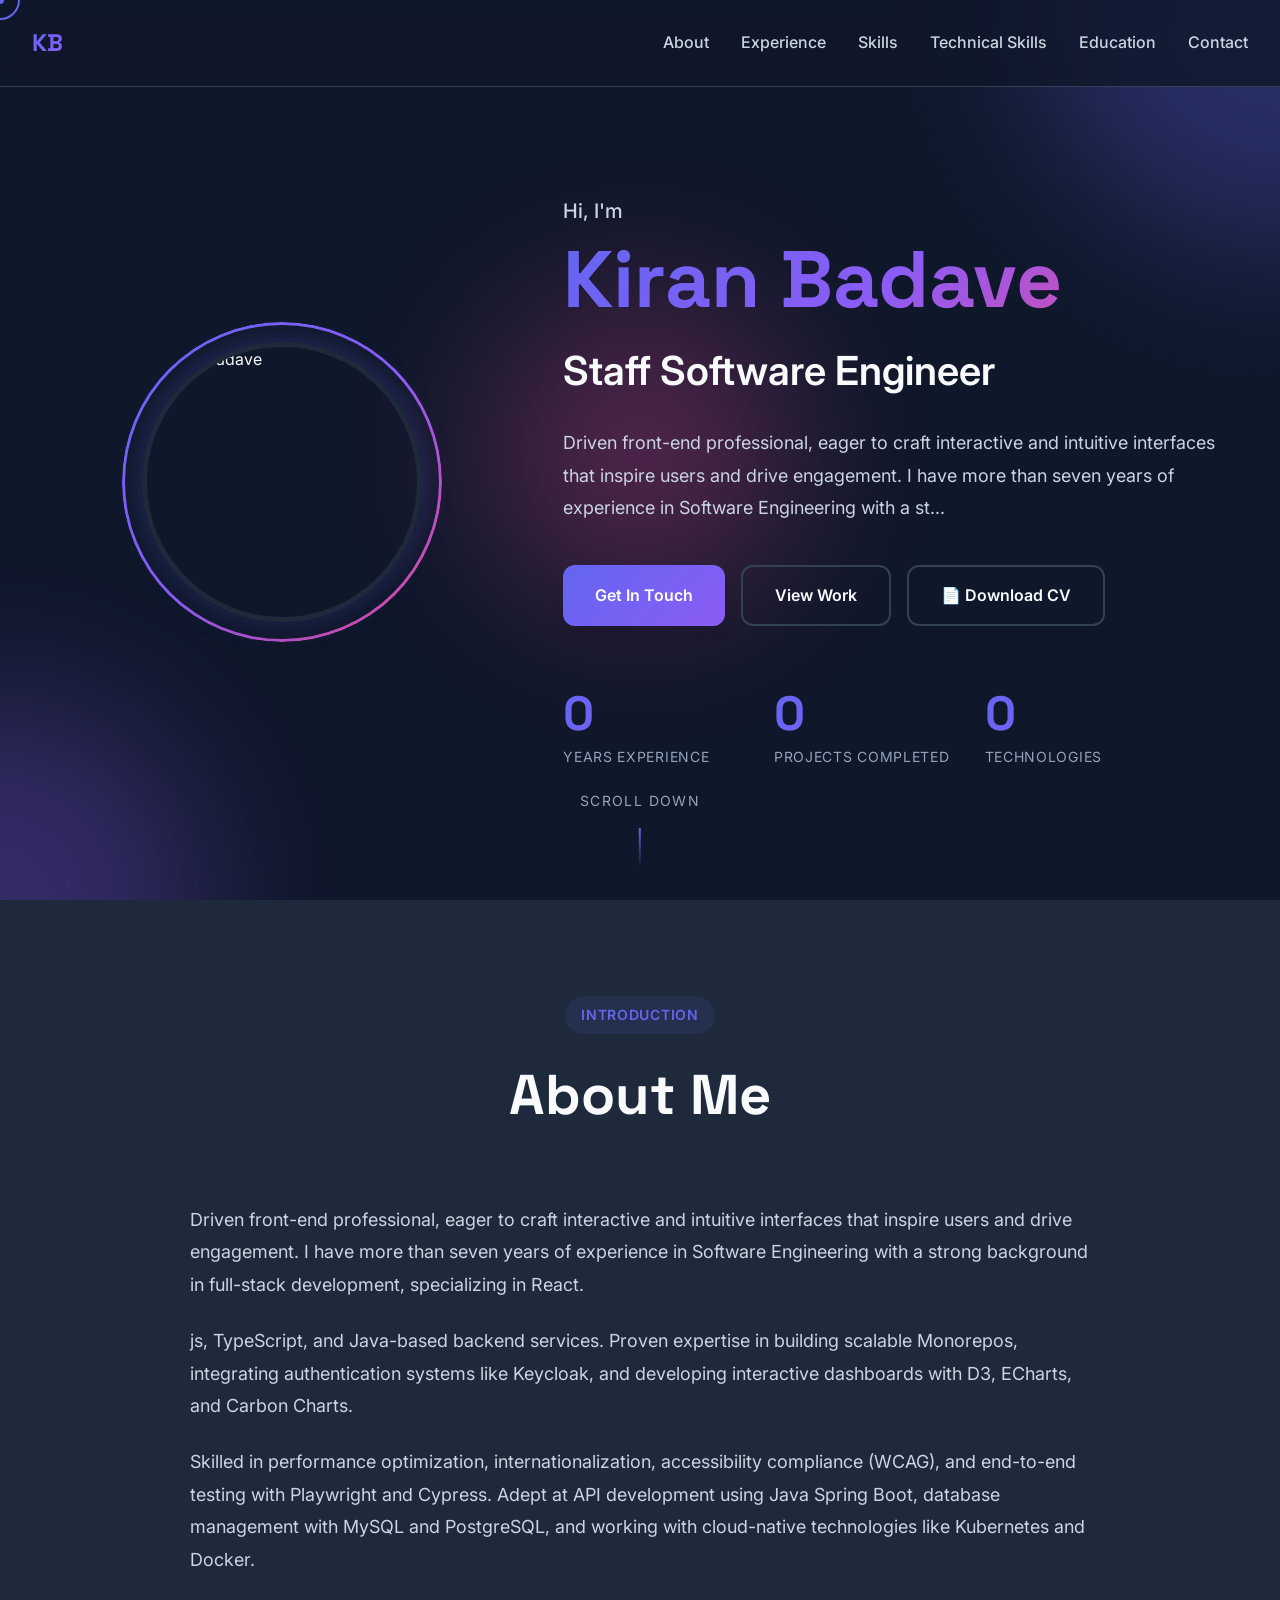
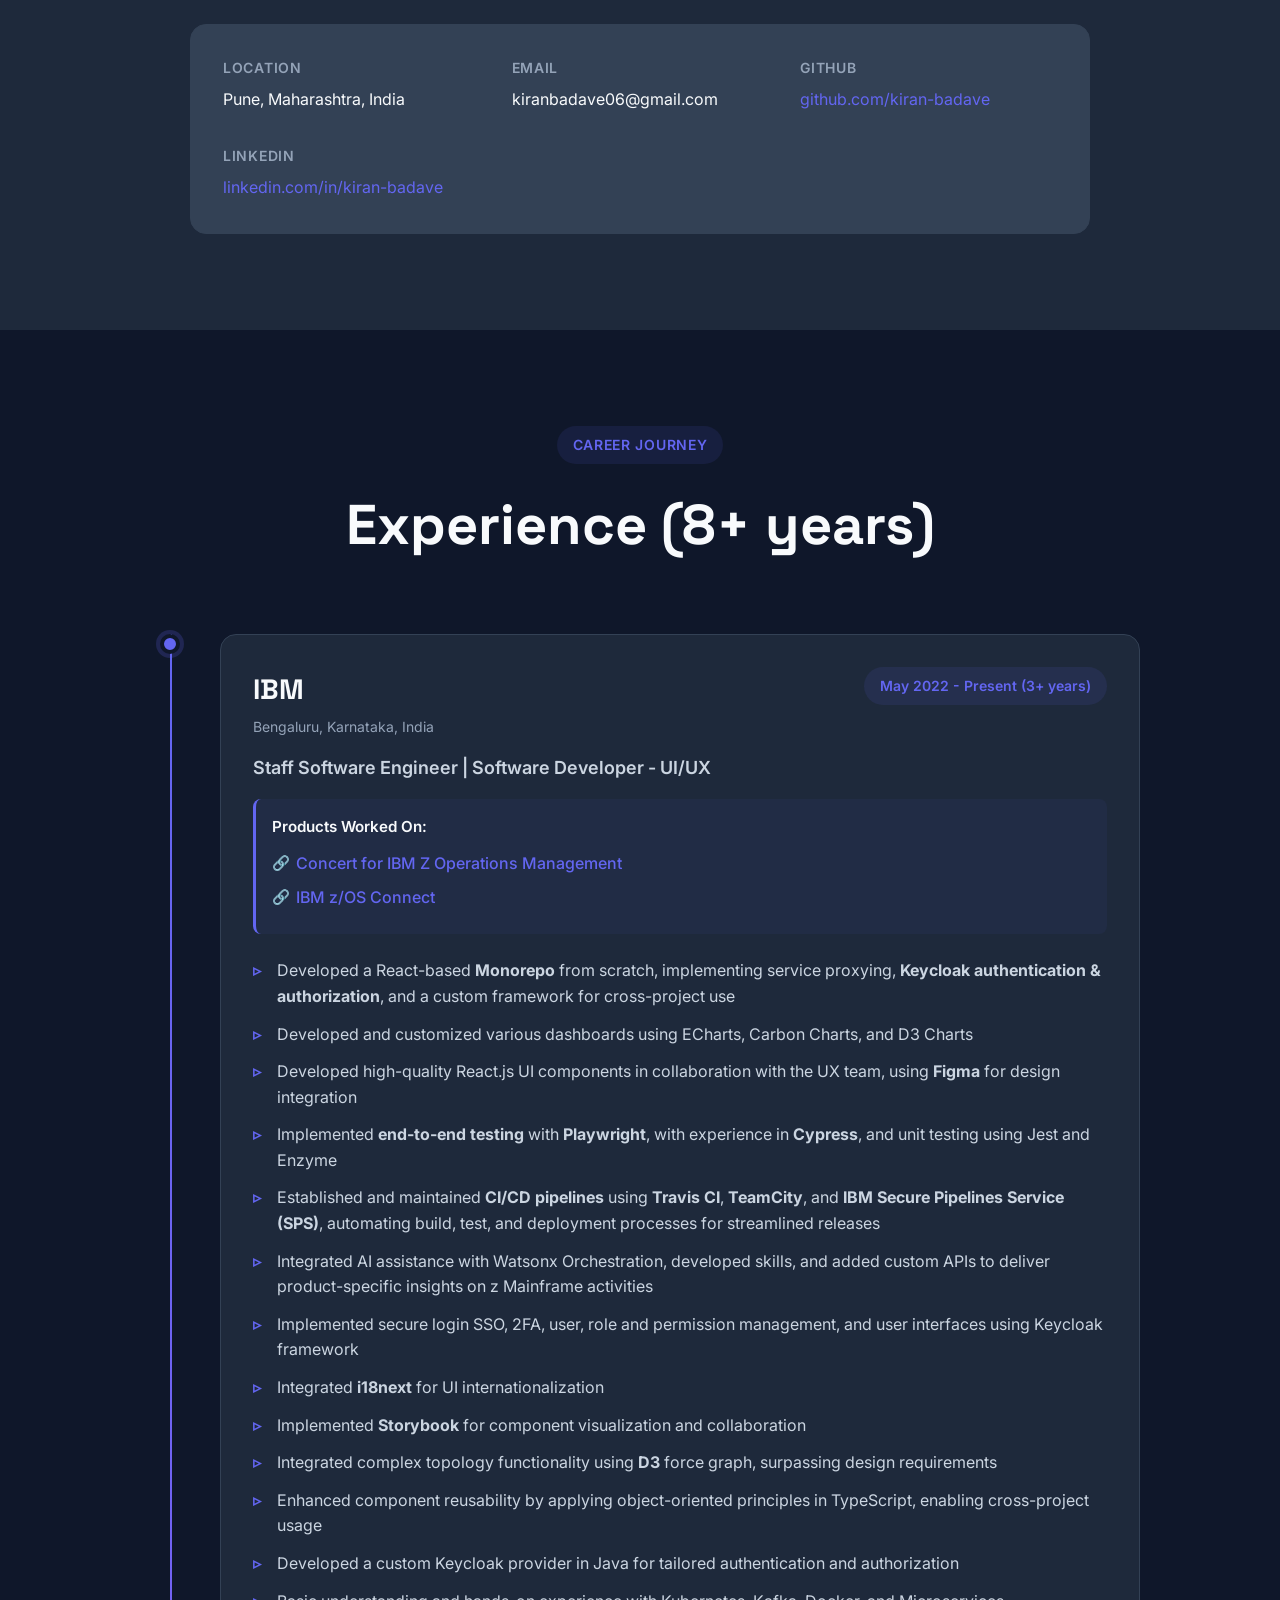
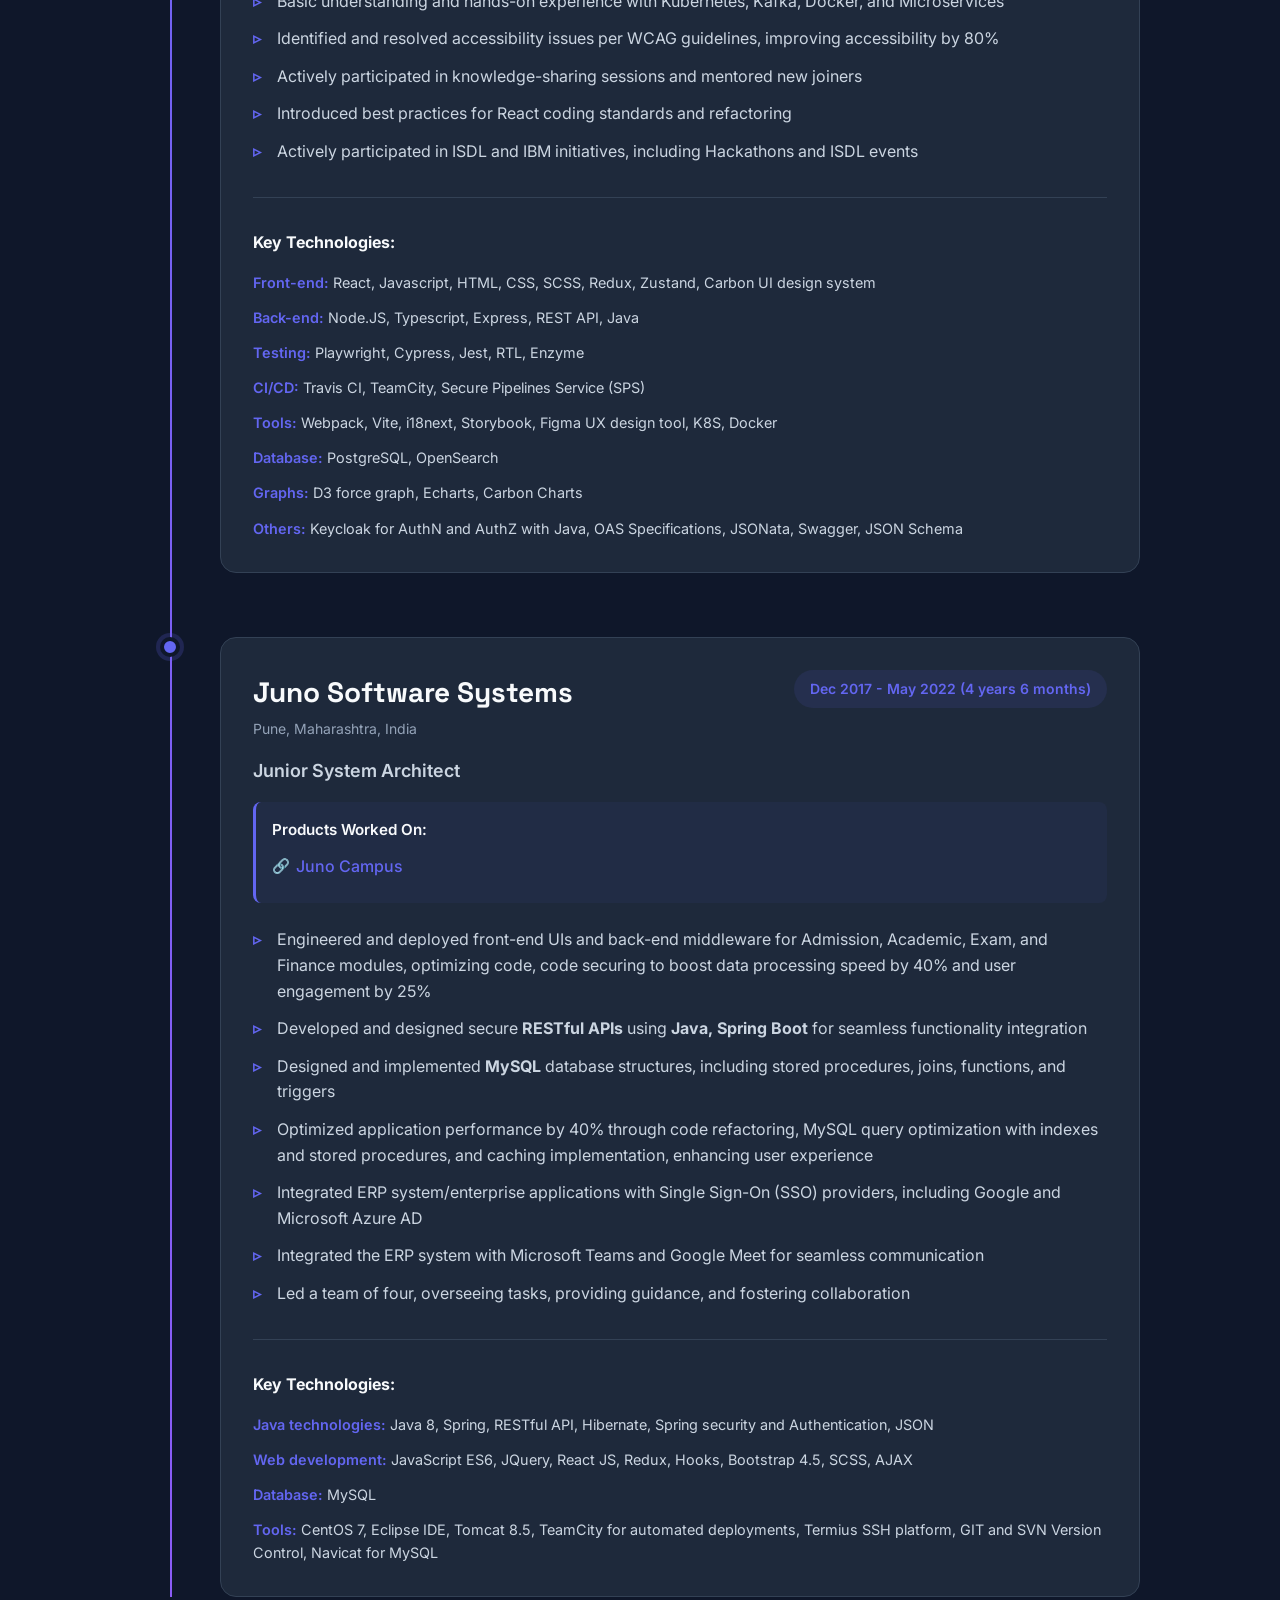
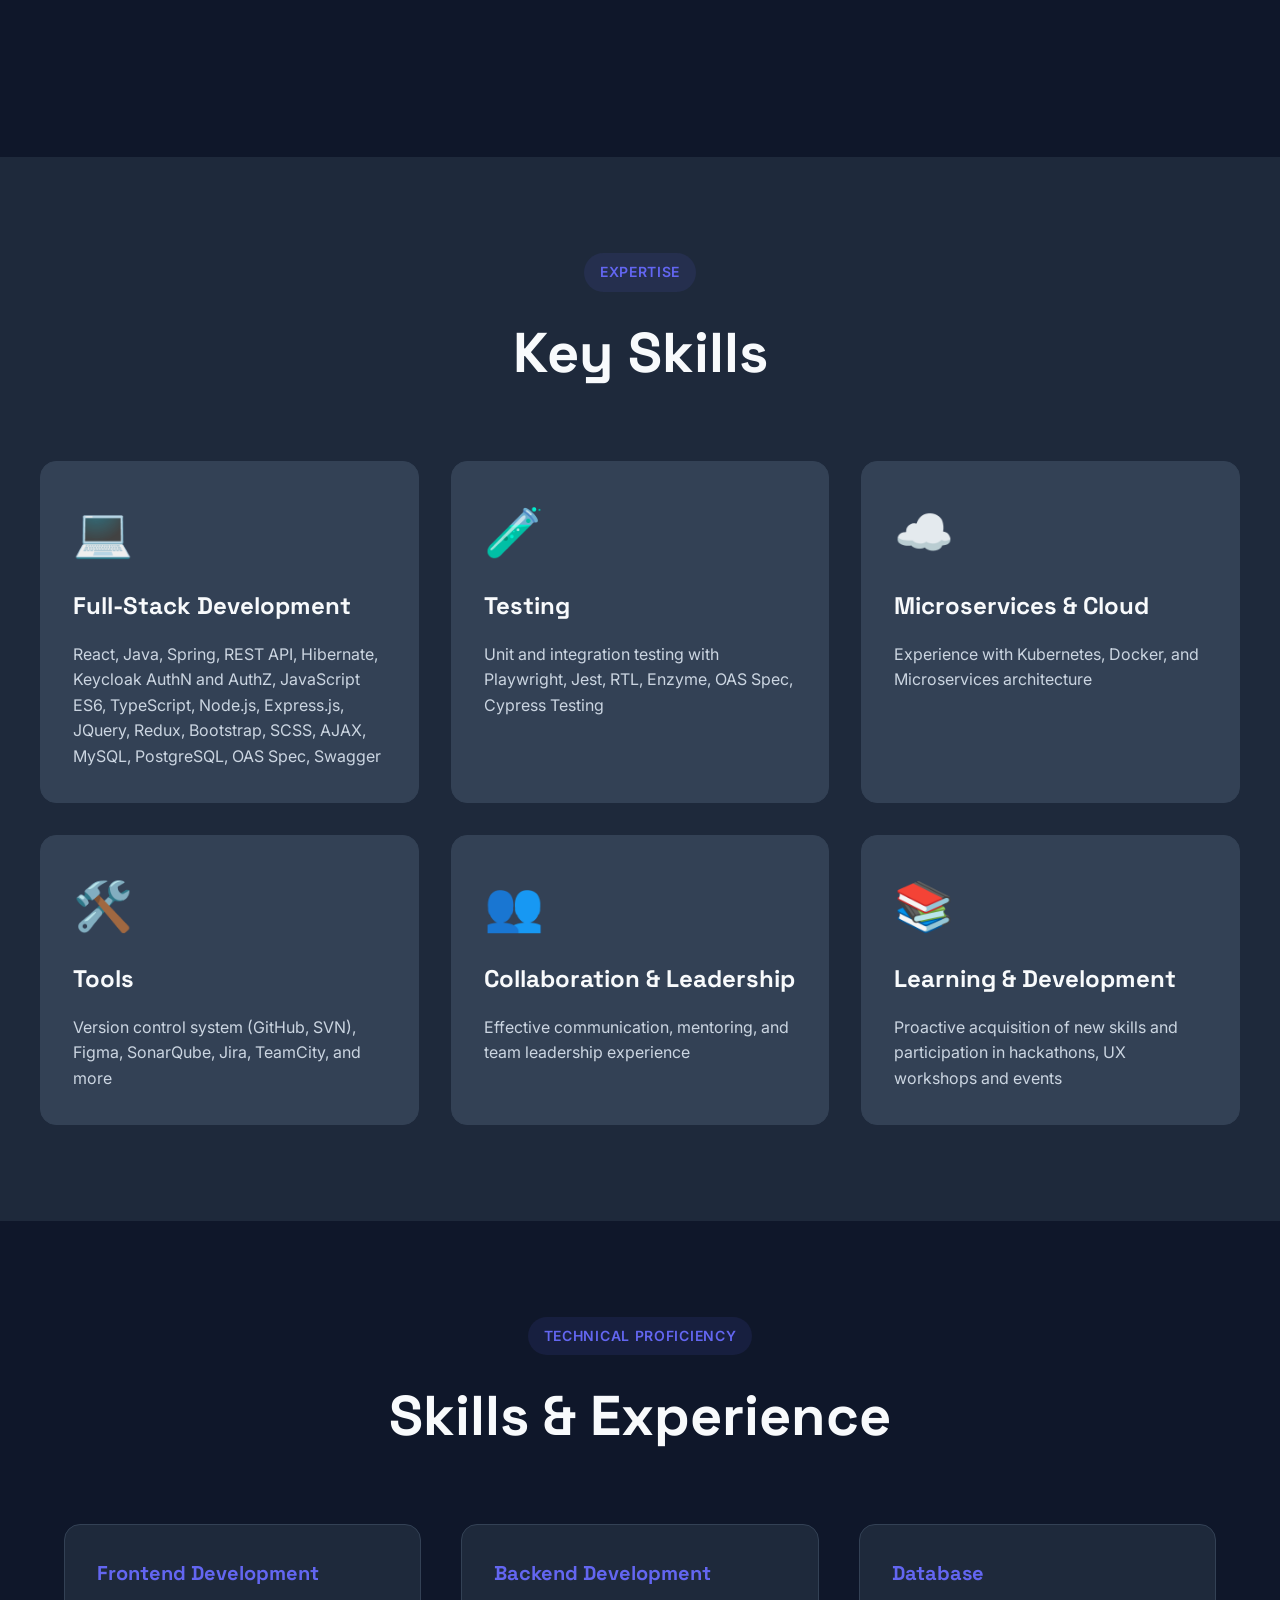
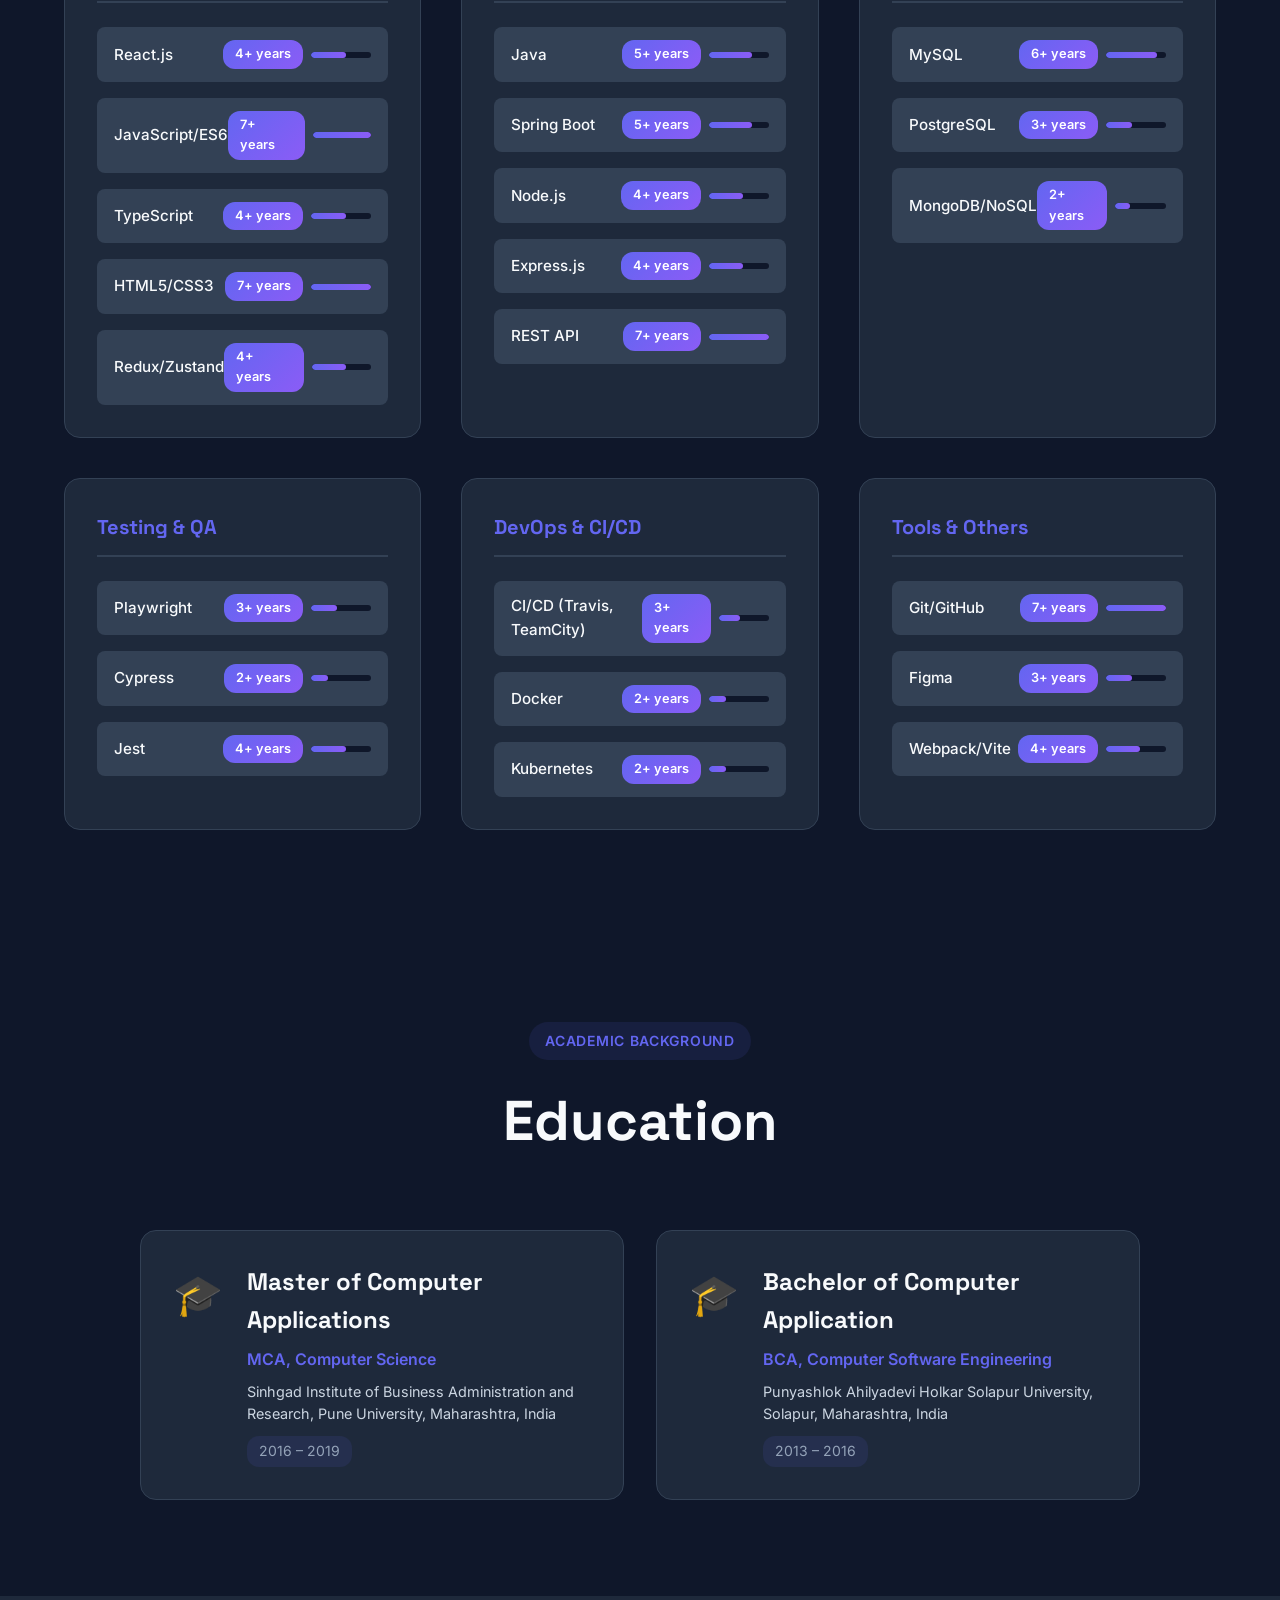
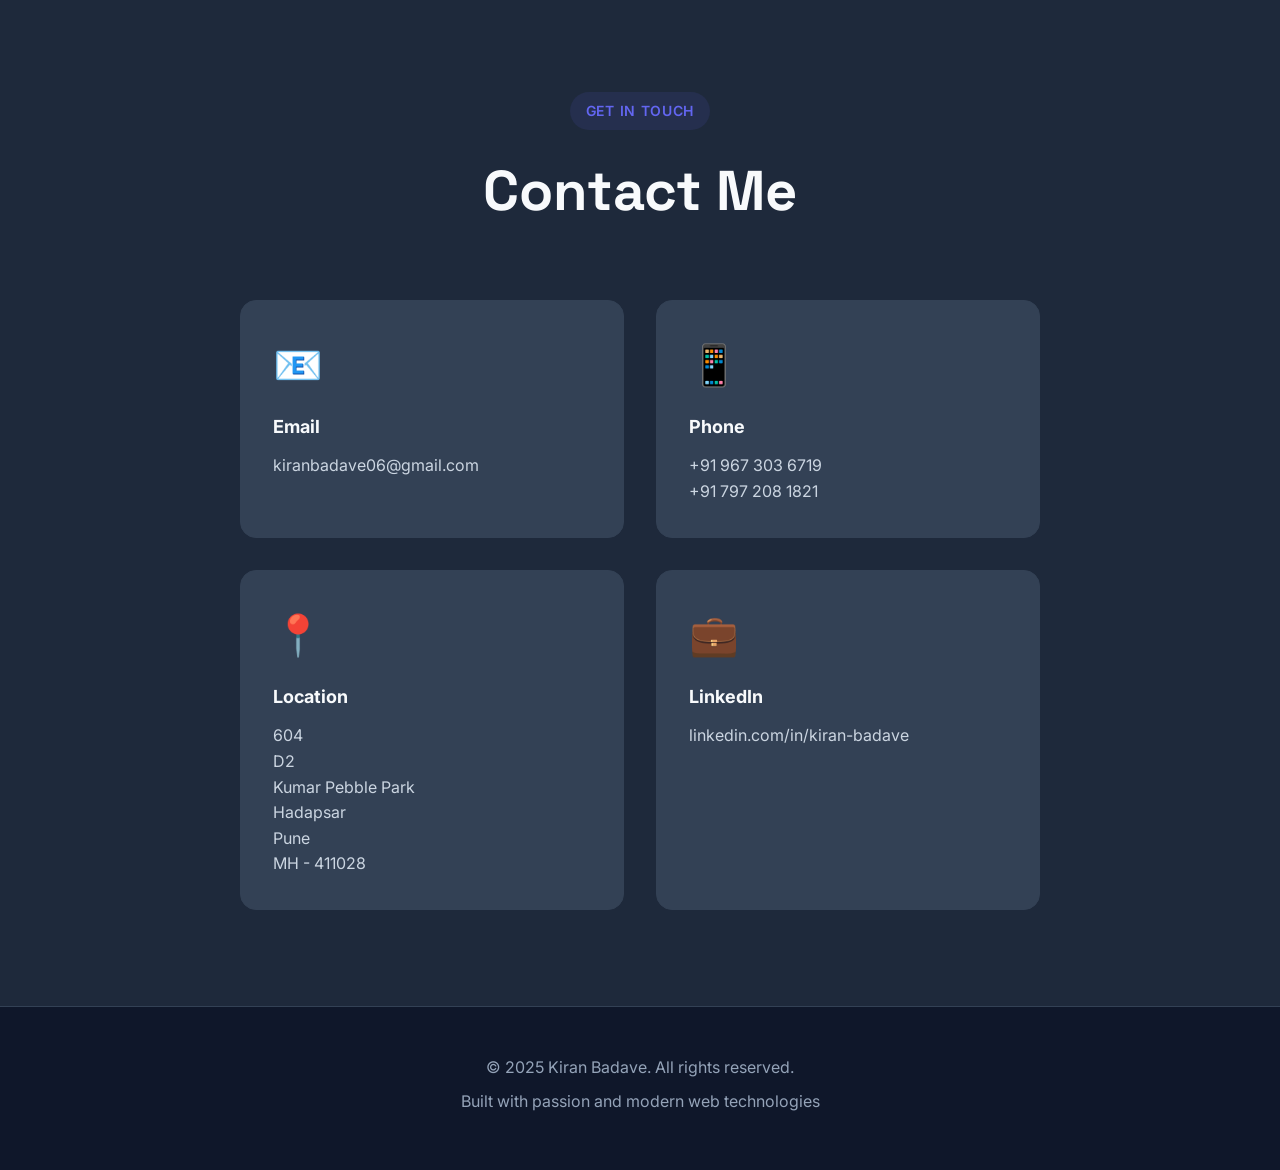
==== index.html @ 5ed17999 "Add dynamic technical skills section and CI/CD experience Introduced a dynamic technical skills sect" ====
<!--
 * Portfolio Website
 * Copyright (c) 2025 Kiran Badave
 * Licensed under the MIT License
 * https://github.com/kiran-badave/kiran-badave.github.io
 -->
<!DOCTYPE html>
<html lang="en">
<head>
    <meta charset="UTF-8">
    <meta name="viewport" content="width=device-width, initial-scale=1.0">
    <meta name="description" content="Kiran Badave - Staff Software Engineer | Full-Stack Developer specializing in React, TypeScript, and Java">
    <title>Kiran Badave | Portfolio</title>
    <link rel="stylesheet" href="styles.css">
    <link rel="preconnect" href="https://fonts.googleapis.com">
    <link rel="preconnect" href="https://fonts.gstatic.com" crossorigin>
    <link href="https://fonts.googleapis.com/css2?family=Inter:wght@300;400;500;600;700;800&family=Space+Grotesk:wght@400;500;600;700&display=swap" rel="stylesheet">
</head>
<body>
    <!-- Cursor follower -->
    <div class="cursor-dot" data-cursor-dot></div>
    <div class="cursor-outline" data-cursor-outline></div>

    <!-- Navigation -->
    <nav class="nav">
        <div class="nav-container">
            <a href="#home" class="nav-logo">KB</a>
            <div class="nav-menu">
                <a href="#about" class="nav-link">About</a>
                <a href="#experience" class="nav-link">Experience</a>
                <a href="#skills" class="nav-link">Skills</a>
                <a href="#technical-skills" class="nav-link">Technical Skills</a>
                <a href="#education" class="nav-link">Education</a>
                <a href="#contact" class="nav-link">Contact</a>
            </div>
            <button class="nav-toggle" aria-label="Toggle menu">
                <span></span>
                <span></span>
                <span></span>
            </button>
        </div>
    </nav>

    <!-- Hero Section -->
    <section id="home" class="hero">
        <div class="hero-background">
            <div class="gradient-orb orb-1"></div>
            <div class="gradient-orb orb-2"></div>
            <div class="gradient-orb orb-3"></div>
        </div>
        <div class="container">
            <div class="hero-content">
                <div class="hero-image">
                    <div class="profile-image-wrapper">
                        <img src="assets/profile_picture.png" alt="Kiran Badave" class="profile-image">
                        <div class="profile-ring"></div>
                    </div>
                </div>
                <div class="hero-text">
                    <h1 class="hero-title">
                        <span class="hero-greeting">Hi, I'm</span>
                        <span class="hero-name">Kiran Badave</span>
                    </h1>
                    <p class="hero-subtitle">Staff Software Engineer</p>
                    <p class="hero-description">
                        Full-stack developer with 8+ years of experience crafting scalable web applications using React, TypeScript, and Java. Passionate about creating intuitive user experiences and building robust backend systems.
                    </p>
                    <div class="hero-cta">
                        <a href="#contact" class="btn btn-primary">Get In Touch</a>
                        <a href="#experience" class="btn btn-secondary">View Work</a>
                        <a href="cv-print.html" class="btn btn-secondary" target="_blank">📄 Download CV</a>
                    </div>
                    <div class="hero-stats">
                        <div class="stat-item">
                            <span class="stat-number" data-count="8">0</span>
                            <span class="stat-label">Years Experience</span>
                        </div>
                        <div class="stat-item">
                            <span class="stat-number" data-count="50">0</span>
                            <span class="stat-label">Projects Completed</span>
                        </div>
                        <div class="stat-item">
                            <span class="stat-number" data-count="15">0</span>
                            <span class="stat-label">Technologies</span>
                        </div>
                    </div>
                </div>
            </div>
        </div>
        <div class="scroll-indicator">
            <span>Scroll Down</span>
            <div class="scroll-line"></div>
        </div>
    </section>

    <!-- About Section -->
    <section id="about" class="about">
        <div class="container">
            <div class="section-header">
                <span class="section-tag">Introduction</span>
                <h2 class="section-title">About Me</h2>
            </div>
            <div class="about-content">
                <div class="about-text">
                    <p class="about-description">
                        Driven front-end professional, eager to craft interactive and intuitive interfaces that inspire users and drive engagement. I have more than seven years of experience in Software Engineering with a strong background in full-stack development, specializing in React.js, TypeScript, and Java-based backend services.
                    </p>
                    <p class="about-description">
                        Proven expertise in building scalable Monorepos, integrating authentication systems like Keycloak, and developing interactive dashboards with D3, ECharts, and Carbon Charts. Skilled in performance optimization, internationalization, accessibility compliance (WCAG), and end-to-end testing with Playwright and Cypress.
                    </p>
                    <p class="about-description">
                        Adept at API development using Java Spring Boot, database management with MySQL and PostgreSQL, and working with cloud-native technologies like Kubernetes and Docker. Strong collaborator with a track record of mentoring, leading teams, and implementing best practices for scalable and maintainable software solutions.
                    </p>
                    <div class="about-info">
                        <div class="info-item">
                            <span class="info-label">Location</span>
                            <span class="info-value">Pune, Maharashtra, India</span>
                        </div>
                        <div class="info-item">
                            <span class="info-label">Email</span>
                            <span class="info-value">kiranbadave06@gmail.com</span>
                        </div>
                        <div class="info-item">
                            <span class="info-label">GitHub</span>
                            <span class="info-value">
                                <a href="https://github.com/kiran-badave" target="_blank" rel="noopener">github.com/kiran-badave</a>
                            </span>
                        </div>
                        <div class="info-item">
                            <span class="info-label">LinkedIn</span>
                            <span class="info-value">
                                <a href="https://www.linkedin.com/in/kiran-badave" target="_blank" rel="noopener">linkedin.com/in/kiran-badave</a>
                            </span>
                        </div>
                    </div>
                </div>
            </div>
        </div>
    </section>

    <!-- Experience Section -->
    <section id="experience" class="experience">
        <div class="container">
            <div class="section-header">
                <span class="section-tag">Career Journey</span>
                <h2 class="section-title">Experience (8+ years)</h2>
            </div>
            <div class="timeline">
                <!-- IBM Experience -->
                <div class="timeline-item">
                    <div class="timeline-marker"></div>
                    <div class="timeline-content">
                        <div class="timeline-header">
                            <div class="company-info">
                                <h3 class="company-name">IBM</h3>
                                <p class="company-location">Bengaluru, Karnataka, India</p>
                            </div>
                            <span class="timeline-date">May 2022 - Present (3+ years)</span>
                        </div>
                        <p class="job-title">Staff Software Engineer | Software Developer - UI/UX</p>
                        <div class="products-worked">
                            <h4>Products Worked On:</h4>
                            <ul class="product-list">
                                <li><a href="https://www.ibm.com/products/concert-for-z/operations-management" target="_blank" rel="noopener">Concert for IBM Z Operations Management</a></li>
                                <li><a href="https://www.ibm.com/products/zos-connect" target="_blank" rel="noopener">IBM z/OS Connect</a></li>
                            </ul>
                        </div>
                        <ul class="responsibilities">
                            <li>Developed a React-based <strong>Monorepo</strong> from scratch, implementing service proxying, <strong>Keycloak authentication & authorization</strong>, and a custom framework for cross-project use</li>
                            <li>Developed and customized various dashboards using ECharts, Carbon Charts, and D3 Charts</li>
                            <li>Developed high-quality React.js UI components in collaboration with the UX team, using <strong>Figma</strong> for design integration</li>
                            <li>Implemented <strong>end-to-end testing</strong> with <strong>Playwright</strong>, with experience in <strong>Cypress</strong>, and unit testing using Jest and Enzyme</li>
                            <li>Integrated AI assistance with Watsonx Orchestration, developed skills, and added custom APIs to deliver product-specific insights on z Mainframe activities</li>
                            <li>Implemented secure login SSO, 2FA, user, role and permission management, and user interfaces using Keycloak framework</li>
                            <li>Integrated <strong>i18next</strong> for UI internationalization</li>
                            <li>Implemented <strong>Storybook</strong> for component visualization and collaboration</li>
                            <li>Integrated complex topology functionality using <strong>D3</strong> force graph, surpassing design requirements</li>
                            <li>Enhanced component reusability by applying object-oriented principles in TypeScript, enabling cross-project usage</li>
                            <li>Developed a custom Keycloak provider in Java for tailored authentication and authorization</li>
                            <li>Basic understanding and hands-on experience with Kubernetes, Kafka, Docker, and Microservices</li>
                            <li>Identified and resolved accessibility issues per WCAG guidelines, improving accessibility by 80%</li>
                            <li>Actively participated in knowledge-sharing sessions and mentored new joiners</li>
                            <li>Introduced best practices for React coding standards and refactoring</li>
                            <li>Actively participated in ISDL and IBM initiatives, including Hackathons and ISDL events</li>
                        </ul>
                        <div class="tech-stack">
                            <h4>Key Technologies:</h4>
                            <div class="tech-categories">
                                <div class="tech-category">
                                    <strong>Front-end:</strong> React, Javascript, HTML, CSS, SCSS, Redux, Zustand, Carbon UI design system
                                </div>
                                <div class="tech-category">
                                    <strong>Back-end:</strong> Node.JS, Typescript, Express, REST API, Java
                                </div>
                                <div class="tech-category">
                                    <strong>Testing:</strong> Playwright, Cypress, Jest, RTL, Enzyme
                                </div>
                                <div class="tech-category">
                                    <strong>Tools:</strong> Webpack, Vite, i18next, Storybook, Figma UX design tool, K8S, Docker
                                </div>
                                <div class="tech-category">
                                    <strong>Database:</strong> PostgreSQL, OpenSearch
                                </div>
                                <div class="tech-category">
                                    <strong>Graphs:</strong> D3 force graph, Echarts, Carbon Charts
                                </div>
                                <div class="tech-category">
                                    <strong>Others:</strong> Keycloak for AuthN and AuthZ with Java, OAS Specifications, JSONata, Swagger, JSON Schema
                                </div>
                            </div>
                        </div>
                    </div>
                </div>

                <!-- Juno Software Systems Experience -->
                <div class="timeline-item">
                    <div class="timeline-marker"></div>
                    <div class="timeline-content">
                        <div class="timeline-header">
                            <div class="company-info">
                                <h3 class="company-name">Juno Software Systems</h3>
                                <p class="company-location">Pune, Maharashtra, India</p>
                            </div>
                            <span class="timeline-date">Dec 2017 - May 2022 (4 years 6 months)</span>
                        </div>
                        <p class="job-title">Junior System Architect</p>
                        <div class="products-worked">
                            <h4>Products Worked On:</h4>
                            <ul class="product-list">
                                <li><a href="https://juno.org.in/" target="_blank" rel="noopener">Juno Campus</a></li>
                            </ul>
                        </div>
                        <ul class="responsibilities">
                            <li>Engineered and deployed front-end UIs and back-end middleware for Admission, Academic, Exam, and Finance modules, optimizing code, code securing to boost data processing speed by 40% and user engagement by 25%</li>
                            <li>Developed and designed secure <strong>RESTful APIs</strong> using <strong>Java, Spring Boot</strong> for seamless functionality integration</li>
                            <li>Designed and implemented <strong>MySQL</strong> database structures, including stored procedures, joins, functions, and triggers</li>
                            <li>Optimized application performance by 40% through code refactoring, MySQL query optimization with indexes and stored procedures, and caching implementation, enhancing user experience</li>
                            <li>Integrated ERP system/enterprise applications with Single Sign-On (SSO) providers, including Google and Microsoft Azure AD</li>
                            <li>Integrated the ERP system with Microsoft Teams and Google Meet for seamless communication</li>
                            <li>Led a team of four, overseeing tasks, providing guidance, and fostering collaboration</li>
                        </ul>
                        <div class="tech-stack">
                            <h4>Key Technologies:</h4>
                            <div class="tech-categories">
                                <div class="tech-category">
                                    <strong>Java technologies:</strong> Java 8, Spring, RESTful API, Hibernate, Spring security and Authentication, JSON
                                </div>
                                <div class="tech-category">
                                    <strong>Web development:</strong> JavaScript ES6, JQuery, React JS, Redux, Hooks, Bootstrap 4.5, SCSS, AJAX
                                </div>
                                <div class="tech-category">
                                    <strong>Database:</strong> MySQL
                                </div>
                                <div class="tech-category">
                                    <strong>Tools:</strong> CentOS 7, Eclipse IDE, Tomcat 8.5, TeamCity for automated deployments, Termius SSH platform, GIT and SVN Version Control, Navicat for MySQL
                                </div>
                            </div>
                        </div>
                    </div>
                </div>
            </div>
        </div>
    </section>

    <!-- Skills Section -->
    <section id="skills" class="skills">
        <div class="container">
            <div class="section-header">
                <span class="section-tag">Expertise</span>
                <h2 class="section-title">Key Skills</h2>
            </div>
            <div class="skills-grid">
                <div class="skill-category">
                    <div class="skill-icon">💻</div>
                    <h3>Full-Stack Development</h3>
                    <p>React, Java, Spring, REST API, Hibernate, Keycloak AuthN and AuthZ, JavaScript ES6, TypeScript, Node.js, Express.js, JQuery, Redux, Bootstrap, SCSS, AJAX, MySQL, PostgreSQL, OAS Spec, Swagger</p>
                </div>
                <div class="skill-category">
                    <div class="skill-icon">🧪</div>
                    <h3>Testing</h3>
                    <p>Unit and integration testing with Playwright, Jest, RTL, Enzyme, OAS Spec, Cypress Testing</p>
                </div>
                <div class="skill-category">
                    <div class="skill-icon">☁️</div>
                    <h3>Microservices & Cloud</h3>
                    <p>Experience with Kubernetes, Docker, and Microservices architecture</p>
                </div>
                <div class="skill-category">
                    <div class="skill-icon">🛠️</div>
                    <h3>Tools</h3>
                    <p>Version control system (GitHub, SVN), Figma, SonarQube, Jira, TeamCity, and more</p>
                </div>
                <div class="skill-category">
                    <div class="skill-icon">👥</div>
                    <h3>Collaboration & Leadership</h3>
                    <p>Effective communication, mentoring, and team leadership experience</p>
                </div>
                <div class="skill-category">
                    <div class="skill-icon">📚</div>
                    <h3>Learning & Development</h3>
                    <p>Proactive acquisition of new skills and participation in hackathons, UX workshops and events</p>
                </div>
            </div>
        </div>
    </section>

    <!-- Technical Skills with Years Section -->
    <section id="technical-skills" class="technical-skills">
        <div class="container">
            <div class="section-header">
                <span class="section-tag">Technical Proficiency</span>
                <h2 class="section-title">Skills & Experience</h2>
            </div>
            <div class="technical-skills-content">
                <div class="skills-category-group">
                    <h3 class="category-title">Frontend Development</h3>
                    <div class="skills-list" id="frontend-skills"></div>
                </div>
                <div class="skills-category-group">
                    <h3 class="category-title">Backend Development</h3>
                    <div class="skills-list" id="backend-skills"></div>
                </div>
                <div class="skills-category-group">
                    <h3 class="category-title">Database</h3>
                    <div class="skills-list" id="database-skills"></div>
                </div>
                <div class="skills-category-group">
                    <h3 class="category-title">Testing & QA</h3>
                    <div class="skills-list" id="testing-skills"></div>
                </div>
                <div class="skills-category-group">
                    <h3 class="category-title">DevOps & CI/CD</h3>
                    <div class="skills-list" id="devops-skills"></div>
                </div>
                <div class="skills-category-group">
                    <h3 class="category-title">Tools & Others</h3>
                    <div class="skills-list" id="tools-skills"></div>
                </div>
            </div>
        </div>
    </section>

    <!-- Education Section -->
    <section id="education" class="education">
        <div class="container">
            <div class="section-header">
                <span class="section-tag">Academic Background</span>
                <h2 class="section-title">Education</h2>
            </div>
            <div class="education-grid">
                <div class="education-card">
                    <div class="education-header">
                        <div class="education-icon">🎓</div>
                        <div class="education-info">
                            <h3>Master of Computer Applications</h3>
                            <p class="education-degree">MCA, Computer Science</p>
                            <p class="education-institution">Sinhgad Institute of Business Administration and Research, Pune University, Maharashtra, India</p>
                            <span class="education-year">2016 – 2019</span>
                        </div>
                    </div>
                </div>
                <div class="education-card">
                    <div class="education-header">
                        <div class="education-icon">🎓</div>
                        <div class="education-info">
                            <h3>Bachelor of Computer Application</h3>
                            <p class="education-degree">BCA, Computer Software Engineering</p>
                            <p class="education-institution">Punyashlok Ahilyadevi Holkar Solapur University, Solapur, Maharashtra, India</p>
                            <span class="education-year">2013 – 2016</span>
                        </div>
                    </div>
                </div>
            </div>
        </div>
    </section>

    <!-- Contact Section -->
    <section id="contact" class="contact">
        <div class="container">
            <div class="section-header">
                <span class="section-tag">Get In Touch</span>
                <h2 class="section-title">Contact Me</h2>
            </div>
            <div class="contact-content">
                <div class="contact-info">
                    <div class="contact-item">
                        <div class="contact-icon">📧</div>
                        <div class="contact-details">
                            <h3>Email</h3>
                            <a href="mailto:kiranbadave06@gmail.com">kiranbadave06@gmail.com</a>
                        </div>
                    </div>
                    <div class="contact-item">
                        <div class="contact-icon">📱</div>
                        <div class="contact-details">
                            <h3>Phone</h3>
                            <p>(+91) 967 303 6719</p>
                            <p>(+91) 797 208 1821</p>
                        </div>
                    </div>
                    <div class="contact-item">
                        <div class="contact-icon">📍</div>
                        <div class="contact-details">
                            <h3>Location</h3>
                            <p>604, D2, Kumar Pebble Park</p>
                            <p>Hadapsar, Pune, MH - 411028</p>
                        </div>
                    </div>
                    <div class="contact-item">
                        <div class="contact-icon">💼</div>
                        <div class="contact-details">
                            <h3>LinkedIn</h3>
                            <a href="https://www.linkedin.com/in/kiran-badave" target="_blank" rel="noopener">linkedin.com/in/kiran-badave</a>
                        </div>
                    </div>
                </div>
            </div>
        </div>
    </section>

    <!-- Footer -->
    <footer class="footer">
        <div class="container">
            <p>&copy; 2025 Kiran Badave. All rights reserved.</p>
            <p>Built with passion and modern web technologies</p>
        </div>
    </footer>

    <!-- Scripts -->
    <script src="data.js"></script>
    <script src="https://cdnjs.cloudflare.com/ajax/libs/gsap/3.12.5/gsap.min.js"></script>
    <script src="https://cdnjs.cloudflare.com/ajax/libs/gsap/3.12.5/ScrollTrigger.min.js"></script>
    <script src="script.js"></script>
</body>
</html>
---- styles.css ----
/* ===================================
   CSS Variables & Reset
   =================================== */
/**
 * Portfolio Website Styles
 * Copyright (c) 2025 Kiran Badave
 * Licensed under the MIT License
 * https://github.com/kiran-badave/kiran-badave.github.io
 */

:root {
    --primary-color: #6366f1;
    --secondary-color: #8b5cf6;
    --accent-color: #ec4899;
    --text-primary: #f8fafc;
    --text-secondary: #cbd5e1;
    --text-muted: #94a3b8;
    --bg-primary: #0f172a;
    --bg-secondary: #1e293b;
    --bg-tertiary: #334155;
    --border-color: #334155;
    --success-color: #10b981;
    --warning-color: #f59e0b;
    
    --font-primary: 'Inter', sans-serif;
    --font-heading: 'Space Grotesk', sans-serif;
    
    --transition-fast: 0.2s ease;
    --transition-normal: 0.3s ease;
    --transition-slow: 0.5s ease;
    
    --shadow-sm: 0 1px 2px 0 rgba(0, 0, 0, 0.05);
    --shadow-md: 0 4px 6px -1px rgba(0, 0, 0, 0.1);
    --shadow-lg: 0 10px 15px -3px rgba(0, 0, 0, 0.1);
    --shadow-xl: 0 20px 25px -5px rgba(0, 0, 0, 0.1);
    --shadow-glow: 0 0 30px rgba(99, 102, 241, 0.3);
}

* {
    margin: 0;
    padding: 0;
    box-sizing: border-box;
}

html {
    scroll-behavior: smooth;
    overflow-x: hidden;
}

body {
    font-family: var(--font-primary);
    background-color: var(--bg-primary);
    color: var(--text-primary);
    line-height: 1.6;
    overflow-x: hidden;
    cursor: none;
}

/* ===================================
   Custom Cursor
   =================================== */
.cursor-dot,
.cursor-outline {
    pointer-events: none;
    position: fixed;
    top: 0;
    left: 0;
    border-radius: 50%;
    opacity: 0;
    transform: translate(-50%, -50%);
    transition: opacity 0.3s ease, transform 0.3s ease;
    z-index: 10000;
}

.cursor-dot {
    width: 8px;
    height: 8px;
    background-color: var(--primary-color);
}

.cursor-outline {
    width: 40px;
    height: 40px;
    border: 2px solid var(--primary-color);
    transition: all 0.15s ease;
}

@media (hover: hover) and (pointer: fine) {
    .cursor-dot,
    .cursor-outline {
        opacity: 1;
    }
}

/* ===================================
   Navigation
   =================================== */
.nav {
    position: fixed;
    top: 0;
    left: 0;
    right: 0;
    z-index: 1000;
    background: rgba(15, 23, 42, 0.8);
    backdrop-filter: blur(10px);
    border-bottom: 1px solid var(--border-color);
    transition: all var(--transition-normal);
}

.nav-container {
    max-width: 1400px;
    margin: 0 auto;
    padding: 1.5rem 2rem;
    display: flex;
    justify-content: space-between;
    align-items: center;
}

.nav-logo {
    font-family: var(--font-heading);
    font-size: 1.5rem;
    font-weight: 700;
    color: var(--text-primary);
    text-decoration: none;
    background: linear-gradient(135deg, var(--primary-color), var(--secondary-color));
    -webkit-background-clip: text;
    -webkit-text-fill-color: transparent;
    background-clip: text;
    transition: transform var(--transition-fast);
}

.nav-logo:hover {
    transform: scale(1.1);
}

.nav-menu {
    display: flex;
    gap: 2rem;
    align-items: center;
}

.nav-link {
    color: var(--text-secondary);
    text-decoration: none;
    font-weight: 500;
    position: relative;
    transition: color var(--transition-fast);
}

.nav-link::after {
    content: '';
    position: absolute;
    bottom: -5px;
    left: 0;
    width: 0;
    height: 2px;
    background: linear-gradient(90deg, var(--primary-color), var(--secondary-color));
    transition: width var(--transition-normal);
}

.nav-link:hover {
    color: var(--text-primary);
}

.nav-link:hover::after {
    width: 100%;
}

.nav-toggle {
    display: none;
    flex-direction: column;
    gap: 5px;
    background: none;
    border: none;
    cursor: pointer;
    padding: 5px;
}

.nav-toggle span {
    width: 25px;
    height: 2px;
    background: var(--text-primary);
    transition: all var(--transition-normal);
}

/* ===================================
   Hero Section
   =================================== */
.hero {
    min-height: 100vh;
    display: flex;
    align-items: center;
    justify-content: center;
    position: relative;
    overflow: hidden;
    padding: 8rem 2rem 4rem;
}

.hero-background {
    position: absolute;
    top: 0;
    left: 0;
    right: 0;
    bottom: 0;
    overflow: hidden;
    z-index: 0;
}

.gradient-orb {
    position: absolute;
    border-radius: 50%;
    filter: blur(80px);
    opacity: 0.3;
    animation: float 20s ease-in-out infinite;
}

.orb-1 {
    width: 500px;
    height: 500px;
    background: var(--primary-color);
    top: -250px;
    right: -250px;
    animation-delay: 0s;
}

.orb-2 {
    width: 400px;
    height: 400px;
    background: var(--secondary-color);
    bottom: -200px;
    left: -200px;
    animation-delay: 5s;
}

.orb-3 {
    width: 300px;
    height: 300px;
    background: var(--accent-color);
    top: 50%;
    left: 50%;
    transform: translate(-50%, -50%);
    animation-delay: 10s;
}

@keyframes float {
    0%, 100% {
        transform: translate(0, 0) scale(1);
    }
    33% {
        transform: translate(30px, -30px) scale(1.1);
    }
    66% {
        transform: translate(-20px, 20px) scale(0.9);
    }
}

.container {
    max-width: 1400px;
    margin: 0 auto;
    padding: 0 2rem;
    position: relative;
    z-index: 1;
}

.hero-content {
    max-width: 1200px;
    display: grid;
    grid-template-columns: 1fr 1.5fr;
    gap: 4rem;
    align-items: center;
}

.hero-image {
    display: flex;
    justify-content: center;
    align-items: center;
}

.profile-image-wrapper {
    position: relative;
    width: 300px;
    height: 300px;
    display: flex;
    justify-content: center;
    align-items: center;
}

.profile-image {
    width: 280px;
    height: 280px;
    border-radius: 50%;
    object-fit: cover;
    border: 5px solid var(--bg-secondary);
    box-shadow: var(--shadow-xl), var(--shadow-glow);
    position: relative;
    z-index: 2;
    transition: all var(--transition-normal);
    opacity: 1;
    visibility: visible;
}

.profile-image:hover {
    transform: scale(1.05);
    box-shadow: 0 20px 40px rgba(99, 102, 241, 0.4);
}

.profile-ring {
    position: absolute;
    width: 320px;
    height: 320px;
    border-radius: 50%;
    border: 3px solid transparent;
    background: linear-gradient(135deg, var(--primary-color), var(--secondary-color), var(--accent-color)) border-box;
    -webkit-mask: linear-gradient(#fff 0 0) padding-box, linear-gradient(#fff 0 0);
    -webkit-mask-composite: xor;
    mask-composite: exclude;
    animation: rotate 10s linear infinite;
    z-index: 1;
}

@keyframes rotate {
    from {
        transform: rotate(0deg);
    }
    to {
        transform: rotate(360deg);
    }
}

.hero-greeting {
    display: block;
    font-size: 1.25rem;
    color: var(--text-secondary);
    margin-bottom: 0.5rem;
    font-weight: 500;
}

.hero-name {
    display: block;
    font-family: var(--font-heading);
    font-size: clamp(3rem, 8vw, 5rem);
    font-weight: 800;
    background: linear-gradient(135deg, var(--primary-color), var(--secondary-color), var(--accent-color));
    -webkit-background-clip: text;
    -webkit-text-fill-color: transparent;
    background-clip: text;
    margin-bottom: 1rem;
    line-height: 1.1;
}

.hero-subtitle {
    font-size: clamp(1.5rem, 4vw, 2.5rem);
    color: var(--text-primary);
    font-weight: 600;
    margin-bottom: 1.5rem;
}

.hero-description {
    font-size: 1.125rem;
    color: var(--text-secondary);
    max-width: 700px;
    margin-bottom: 2.5rem;
    line-height: 1.8;
}

.hero-cta {
    display: flex;
    gap: 1rem;
    flex-wrap: wrap;
    margin-bottom: 4rem;
}

.btn {
    padding: 1rem 2rem;
    border-radius: 12px;
    font-weight: 600;
    text-decoration: none;
    transition: all var(--transition-normal);
    display: inline-flex;
    align-items: center;
    gap: 0.5rem;
    cursor: pointer;
    border: none;
    font-size: 1rem;
}

.btn-primary {
    background: linear-gradient(135deg, var(--primary-color), var(--secondary-color));
    color: white;
    box-shadow: var(--shadow-lg);
}

.btn-primary:hover {
    transform: translateY(-2px);
    box-shadow: var(--shadow-xl), var(--shadow-glow);
}

.btn-secondary {
    background: transparent;
    color: var(--text-primary);
    border: 2px solid var(--border-color);
}

.btn-secondary:hover {
    border-color: var(--primary-color);
    background: rgba(99, 102, 241, 0.1);
    transform: translateY(-2px);
}

.hero-stats {
    display: grid;
    grid-template-columns: repeat(auto-fit, minmax(150px, 1fr));
    gap: 2rem;
    max-width: 600px;
}

.stat-item {
    display: flex;
    flex-direction: column;
    gap: 0.5rem;
}

.stat-number {
    font-family: var(--font-heading);
    font-size: 3rem;
    font-weight: 700;
    background: linear-gradient(135deg, var(--primary-color), var(--secondary-color));
    -webkit-background-clip: text;
    -webkit-text-fill-color: transparent;
    background-clip: text;
    line-height: 1;
}

.stat-label {
    color: var(--text-muted);
    font-size: 0.875rem;
    text-transform: uppercase;
    letter-spacing: 0.05em;
}

.scroll-indicator {
    position: absolute;
    bottom: 2rem;
    left: 50%;
    transform: translateX(-50%);
    display: flex;
    flex-direction: column;
    align-items: center;
    gap: 1rem;
    color: var(--text-muted);
    font-size: 0.875rem;
    text-transform: uppercase;
    letter-spacing: 0.1em;
}

.scroll-line {
    width: 2px;
    height: 40px;
    background: linear-gradient(to bottom, var(--primary-color), transparent);
    animation: scrollAnimation 2s ease-in-out infinite;
}

@keyframes scrollAnimation {
    0%, 100% {
        opacity: 0;
        transform: translateY(-10px);
    }
    50% {
        opacity: 1;
        transform: translateY(10px);
    }
}

/* ===================================
   Section Styles
   =================================== */
section {
    padding: 6rem 0;
    position: relative;
}

.section-header {
    text-align: center;
    margin-bottom: 4rem;
}

.section-tag {
    display: inline-block;
    padding: 0.5rem 1rem;
    background: rgba(99, 102, 241, 0.1);
    color: var(--primary-color);
    border-radius: 20px;
    font-size: 0.875rem;
    font-weight: 600;
    text-transform: uppercase;
    letter-spacing: 0.05em;
    margin-bottom: 1rem;
}

.section-title {
    font-family: var(--font-heading);
    font-size: clamp(2.5rem, 5vw, 3.5rem);
    font-weight: 700;
    color: var(--text-primary);
    margin-bottom: 1rem;
}

/* ===================================
   About Section
   =================================== */
.about {
    background: var(--bg-secondary);
}

.about-content {
    max-width: 900px;
    margin: 0 auto;
}

.about-description {
    font-size: 1.125rem;
    color: var(--text-secondary);
    margin-bottom: 1.5rem;
    line-height: 1.8;
}

.about-info {
    display: grid;
    grid-template-columns: repeat(auto-fit, minmax(250px, 1fr));
    gap: 2rem;
    margin-top: 3rem;
    padding: 2rem;
    background: var(--bg-tertiary);
    border-radius: 16px;
    border: 1px solid var(--border-color);
}

.info-item {
    display: flex;
    flex-direction: column;
    gap: 0.5rem;
}

.info-label {
    color: var(--text-muted);
    font-size: 0.875rem;
    text-transform: uppercase;
    letter-spacing: 0.05em;
    font-weight: 600;
}

.info-value {
    color: var(--text-primary);
    font-size: 1rem;
}

.info-value a {
    color: var(--primary-color);
    text-decoration: none;
    transition: color var(--transition-fast);
}

.info-value a:hover {
    color: var(--secondary-color);
}

/* ===================================
   Experience Section
   =================================== */
.timeline {
    max-width: 1000px;
    margin: 0 auto;
    position: relative;
}

.timeline::before {
    content: '';
    position: absolute;
    left: 30px;
    top: 0;
    bottom: 0;
    width: 2px;
    background: linear-gradient(to bottom, var(--primary-color), var(--secondary-color));
}

.timeline-item {
    position: relative;
    padding-left: 80px;
    margin-bottom: 4rem;
}

.timeline-marker {
    position: absolute;
    left: 20px;
    top: 0;
    width: 20px;
    height: 20px;
    border-radius: 50%;
    background: var(--primary-color);
    border: 4px solid var(--bg-primary);
    box-shadow: 0 0 0 4px rgba(99, 102, 241, 0.2);
}

.timeline-content {
    background: var(--bg-secondary);
    padding: 2rem;
    border-radius: 16px;
    border: 1px solid var(--border-color);
    transition: all var(--transition-normal);
}

.timeline-content:hover {
    transform: translateX(10px);
    border-color: var(--primary-color);
    box-shadow: var(--shadow-xl);
}

.timeline-header {
    display: flex;
    justify-content: space-between;
    align-items: flex-start;
    margin-bottom: 1rem;
    flex-wrap: wrap;
    gap: 1rem;
}

.company-name {
    font-family: var(--font-heading);
    font-size: 1.75rem;
    font-weight: 700;
    color: var(--text-primary);
    margin-bottom: 0.25rem;
}

.company-location {
    color: var(--text-muted);
    font-size: 0.875rem;
}

.timeline-date {
    color: var(--primary-color);
    font-weight: 600;
    font-size: 0.875rem;
    padding: 0.5rem 1rem;
    background: rgba(99, 102, 241, 0.1);
    border-radius: 20px;
}

.job-title {
    font-size: 1.125rem;
    font-weight: 600;
    color: var(--text-secondary);
    margin-bottom: 1rem;
}

.products-worked {
    margin-bottom: 1.5rem;
    padding: 1rem;
    background: rgba(99, 102, 241, 0.05);
    border-left: 3px solid var(--primary-color);
    border-radius: 8px;
}

.products-worked h4 {
    font-size: 0.95rem;
    color: var(--text-primary);
    margin-bottom: 0.75rem;
    font-weight: 600;
}

.product-list {
    list-style: none;
    padding-left: 0;
    margin: 0;
}

.product-list li {
    margin-bottom: 0.5rem;
    padding-left: 1.5rem;
    position: relative;
}

.product-list li::before {
    content: '🔗';
    position: absolute;
    left: 0;
    font-size: 0.9rem;
}

.product-list a {
    color: var(--primary-color);
    text-decoration: none;
    font-weight: 500;
    transition: color var(--transition-fast);
}

.product-list a:hover {
    color: var(--secondary-color);
    text-decoration: underline;
}

.responsibilities {
    list-style: none;
    margin-bottom: 2rem;
}

.responsibilities li {
    position: relative;
    padding-left: 1.5rem;
    margin-bottom: 0.75rem;
    color: var(--text-secondary);
    line-height: 1.6;
}

.responsibilities li::before {
    content: '▹';
    position: absolute;
    left: 0;
    color: var(--primary-color);
    font-weight: bold;
}

.tech-stack {
    margin-top: 2rem;
    padding-top: 2rem;
    border-top: 1px solid var(--border-color);
}

.tech-stack h4 {
    color: var(--text-primary);
    margin-bottom: 1rem;
    font-size: 1rem;
}

.tech-categories {
    display: flex;
    flex-direction: column;
    gap: 0.75rem;
}

.tech-category {
    color: var(--text-secondary);
    font-size: 0.9rem;
    line-height: 1.6;
}

.tech-category strong {
    color: var(--primary-color);
    font-weight: 600;
}

/* ===================================
   Skills Section
   =================================== */
.skills {
    background: var(--bg-secondary);
}

.skills-grid {
    display: grid;
    grid-template-columns: repeat(auto-fit, minmax(300px, 1fr));
    gap: 2rem;
    max-width: 1200px;
    margin: 0 auto;
}

.skill-category {
    background: var(--bg-tertiary);
    padding: 2rem;
    border-radius: 16px;
    border: 1px solid var(--border-color);
    transition: all var(--transition-normal);
}

.skill-category:hover {
    transform: translateY(-10px);
    border-color: var(--primary-color);
    box-shadow: var(--shadow-xl);
}

.skill-icon {
    font-size: 3rem;
    margin-bottom: 1rem;
}

.skill-category h3 {
    font-family: var(--font-heading);
    font-size: 1.5rem;
    color: var(--text-primary);
    margin-bottom: 1rem;
}

.skill-category p {
    color: var(--text-secondary);
    line-height: 1.6;
}

/* ===================================
   Technical Skills Section
   =================================== */
.technical-skills {
    padding: 6rem 2rem;
    background: var(--bg-primary);
}

.technical-skills-content {
    display: grid;
    grid-template-columns: repeat(auto-fit, minmax(300px, 1fr));
    gap: 2.5rem;
    max-width: 1200px;
    margin: 0 auto;
}

.skills-category-group {
    background: var(--bg-secondary);
    padding: 2rem;
    border-radius: 16px;
    border: 1px solid var(--border-color);
    transition: all var(--transition-normal);
}

.skills-category-group:hover {
    transform: translateY(-5px);
    border-color: var(--primary-color);
    box-shadow: var(--shadow-xl);
}

.category-title {
    font-family: var(--font-heading);
    font-size: 1.25rem;
    color: var(--primary-color);
    margin-bottom: 1.5rem;
    padding-bottom: 0.75rem;
    border-bottom: 2px solid var(--border-color);
}

.skills-list {
    display: flex;
    flex-direction: column;
    gap: 1rem;
}

.skill-item {
    display: flex;
    justify-content: space-between;
    align-items: center;
    padding: 0.75rem 1rem;
    background: var(--bg-tertiary);
    border-radius: 8px;
    border: 1px solid transparent;
    transition: all var(--transition-fast);
}

.skill-item:hover {
    border-color: var(--primary-color);
    transform: translateX(5px);
}

.skill-name {
    font-weight: 500;
    color: var(--text-primary);
    font-size: 0.95rem;
}

.skill-years {
    display: flex;
    align-items: center;
    gap: 0.5rem;
    font-size: 0.875rem;
    color: var(--text-secondary);
}

.years-badge {
    background: linear-gradient(135deg, var(--primary-color), var(--secondary-color));
    color: white;
    padding: 0.25rem 0.75rem;
    border-radius: 12px;
    font-weight: 600;
    font-size: 0.8rem;
}

.skill-bar {
    width: 60px;
    height: 6px;
    background: var(--bg-primary);
    border-radius: 3px;
    overflow: hidden;
    position: relative;
}

.skill-bar-fill {
    height: 100%;
    background: linear-gradient(90deg, var(--primary-color), var(--secondary-color));
    border-radius: 3px;
    transition: width var(--transition-slow);
}

/* ===================================
   Education Section
   =================================== */
.education-grid {
    display: grid;
    grid-template-columns: repeat(auto-fit, minmax(400px, 1fr));
    gap: 2rem;
    max-width: 1000px;
    margin: 0 auto;
}

.education-card {
    background: var(--bg-secondary);
    padding: 2rem;
    border-radius: 16px;
    border: 1px solid var(--border-color);
    transition: all var(--transition-normal);
}

.education-card:hover {
    transform: translateY(-5px);
    border-color: var(--primary-color);
    box-shadow: var(--shadow-xl);
}

.education-header {
    display: flex;
    gap: 1.5rem;
    align-items: flex-start;
}

.education-icon {
    font-size: 2.5rem;
    flex-shrink: 0;
}

.education-info h3 {
    font-family: var(--font-heading);
    font-size: 1.5rem;
    color: var(--text-primary);
    margin-bottom: 0.5rem;
}

.education-degree {
    color: var(--primary-color);
    font-weight: 600;
    margin-bottom: 0.5rem;
}

.education-institution {
    color: var(--text-secondary);
    font-size: 0.9rem;
    margin-bottom: 0.75rem;
    line-height: 1.5;
}

.education-year {
    display: inline-block;
    color: var(--text-muted);
    font-size: 0.875rem;
    padding: 0.25rem 0.75rem;
    background: rgba(99, 102, 241, 0.1);
    border-radius: 12px;
}

/* ===================================
   Contact Section
   =================================== */
.contact {
    background: var(--bg-secondary);
}

.contact-content {
    max-width: 800px;
    margin: 0 auto;
}

.contact-info {
    display: grid;
    grid-template-columns: repeat(auto-fit, minmax(250px, 1fr));
    gap: 2rem;
}

.contact-item {
    background: var(--bg-tertiary);
    padding: 2rem;
    border-radius: 16px;
    border: 1px solid var(--border-color);
    transition: all var(--transition-normal);
}

.contact-item:hover {
    transform: translateY(-5px);
    border-color: var(--primary-color);
    box-shadow: var(--shadow-xl);
}

.contact-icon {
    font-size: 2.5rem;
    margin-bottom: 1rem;
}

.contact-details h3 {
    font-size: 1.125rem;
    color: var(--text-primary);
    margin-bottom: 0.75rem;
}

.contact-details p,
.contact-details a {
    color: var(--text-secondary);
    text-decoration: none;
    line-height: 1.6;
    transition: color var(--transition-fast);
}

.contact-details a:hover {
    color: var(--primary-color);
}

/* ===================================
   Footer
   =================================== */
.footer {
    background: var(--bg-primary);
    padding: 3rem 0;
    text-align: center;
    border-top: 1px solid var(--border-color);
}

.footer p {
    color: var(--text-muted);
    margin-bottom: 0.5rem;
}

/* ===================================
   Responsive Design
   =================================== */
@media (max-width: 768px) {
    body {
        cursor: auto;
    }
    
    .cursor-dot,
    .cursor-outline {
        display: none;
    }
    
    .nav-menu {
        position: fixed;
        top: 80px;
        left: -100%;
        width: 100%;
        height: calc(100vh - 80px);
        background: var(--bg-secondary);
        flex-direction: column;
        padding: 2rem;
        transition: left var(--transition-normal);
        border-top: 1px solid var(--border-color);
    }
    
    .nav-menu.active {
        left: 0;
    }
    
    .nav-toggle {
        display: flex;
    }
    
    .hero {
        padding: 6rem 1rem 4rem;
    }
    
    .hero-content {
        grid-template-columns: 1fr;
        gap: 2rem;
        text-align: center;
    }
    
    .hero-image {
        order: -1;
    }
    
    .profile-image-wrapper {
        width: 200px;
        height: 200px;
        margin: 0 auto;
    }
    
    .profile-image {
        width: 180px;
        height: 180px;
    }
    
    .profile-ring {
        width: 220px;
        height: 220px;
    }
    
    .hero-cta {
        flex-direction: column;
    }
    
    .btn {
        width: 100%;
        justify-content: center;
    }
    
    .timeline::before {
        left: 10px;
    }
    
    .timeline-item {
        padding-left: 50px;
    }
    
    .timeline-marker {
        left: 0;
    }
    
    .education-grid {
        grid-template-columns: 1fr;
    }
    
    .skills-grid {
        grid-template-columns: 1fr;
    }
    
    .contact-info {
        grid-template-columns: 1fr;
    }
}

@media (max-width: 480px) {
    .container {
        padding: 0 1rem;
    }
    
    .section-title {
        font-size: 2rem;
    }
    
    .hero-name {
        font-size: 2.5rem;
    }
    
    .hero-subtitle {
        font-size: 1.5rem;
    }
}

/* ===================================
   Animations
   =================================== */
.fade-in {
    opacity: 0;
    transform: translateY(30px);
}

.fade-in-left {
    opacity: 0;
    transform: translateX(-30px);
}

.fade-in-right {
    opacity: 0;
    transform: translateX(30px);
}

.scale-in {
    opacity: 0;
    transform: scale(0.9);
}
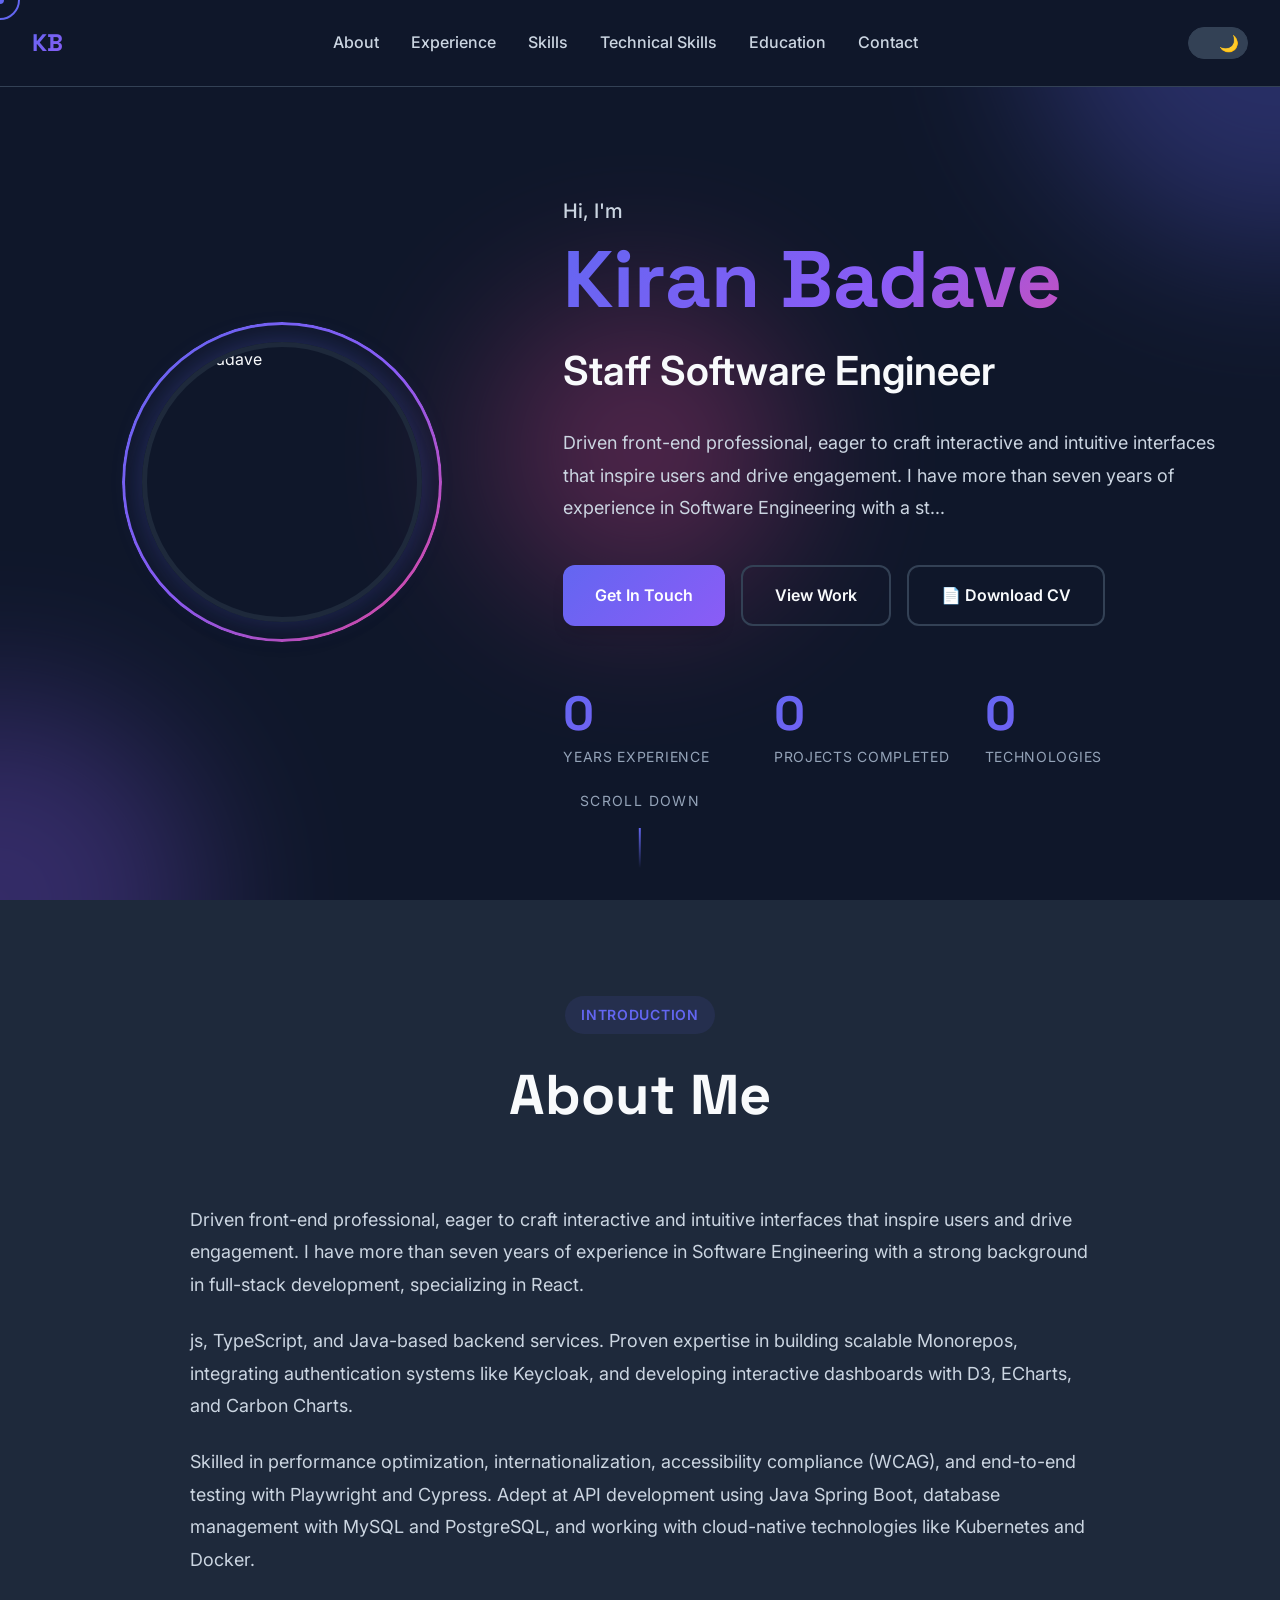
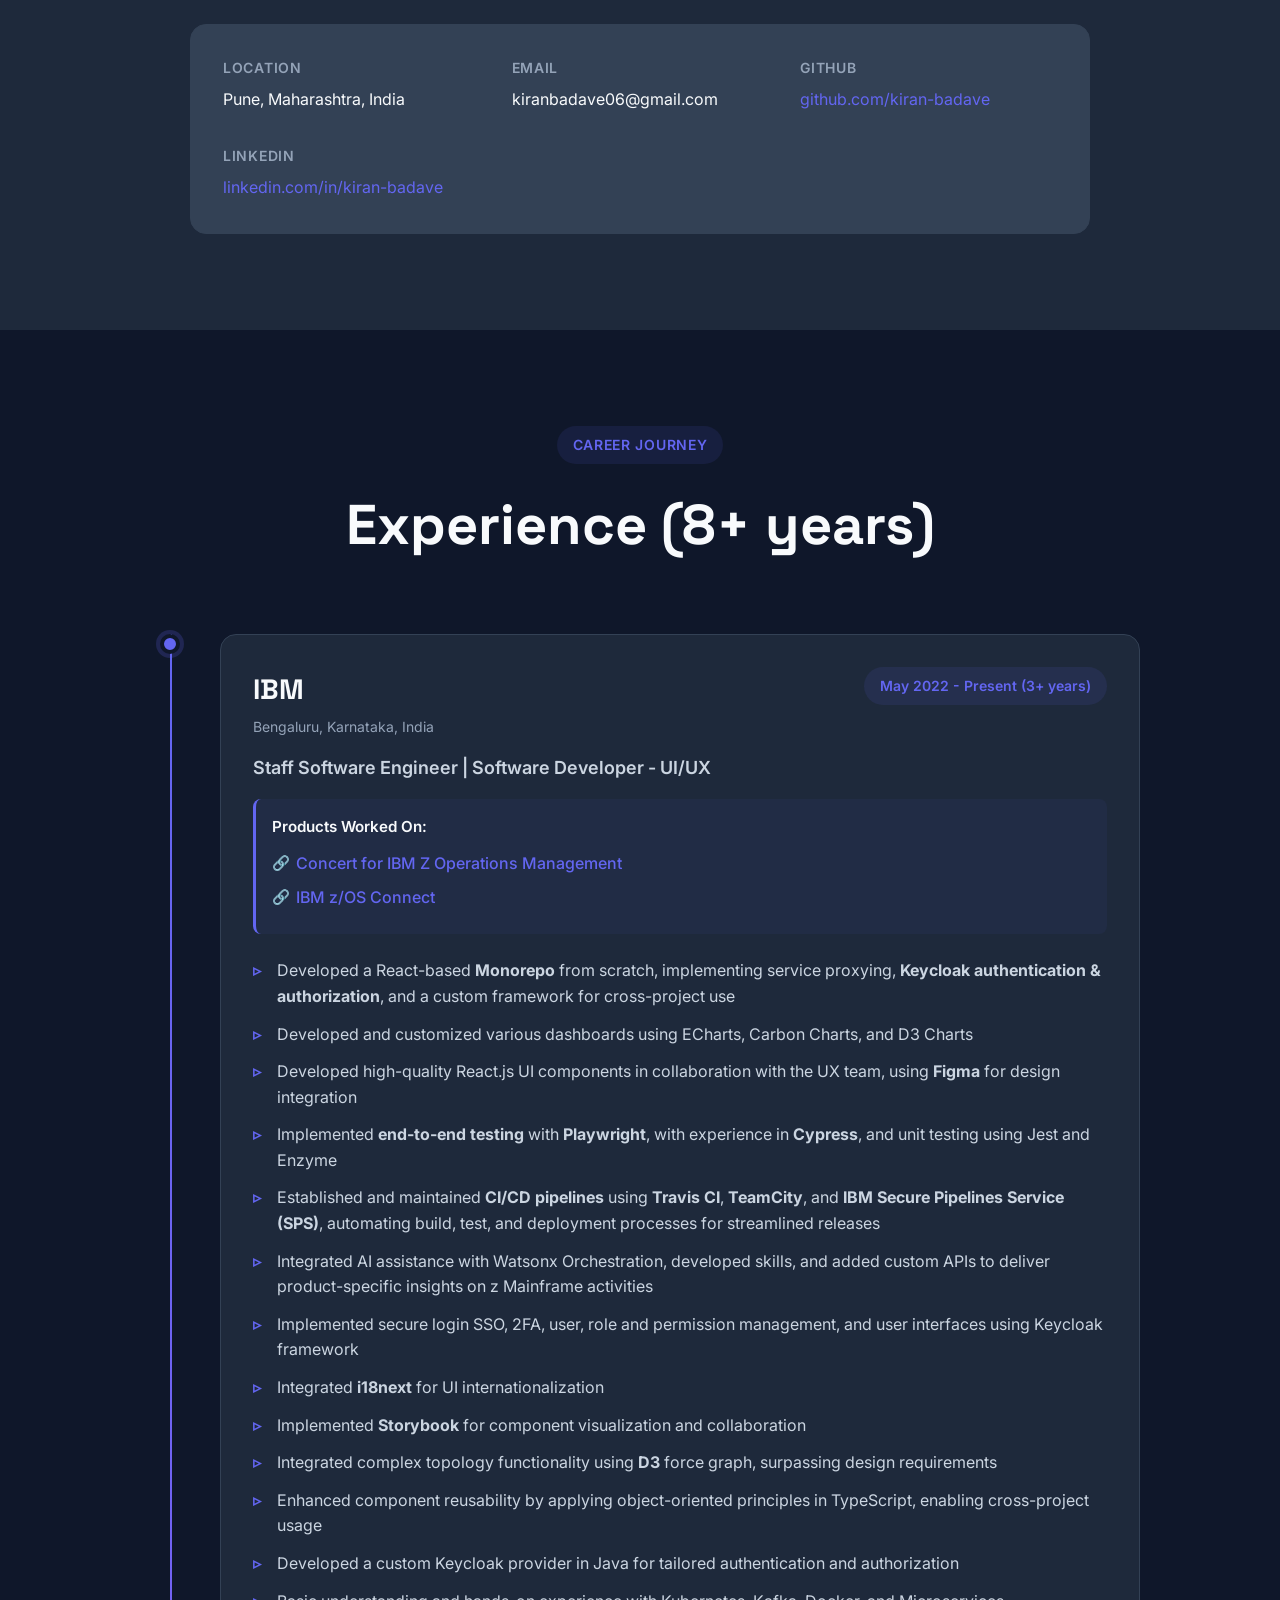
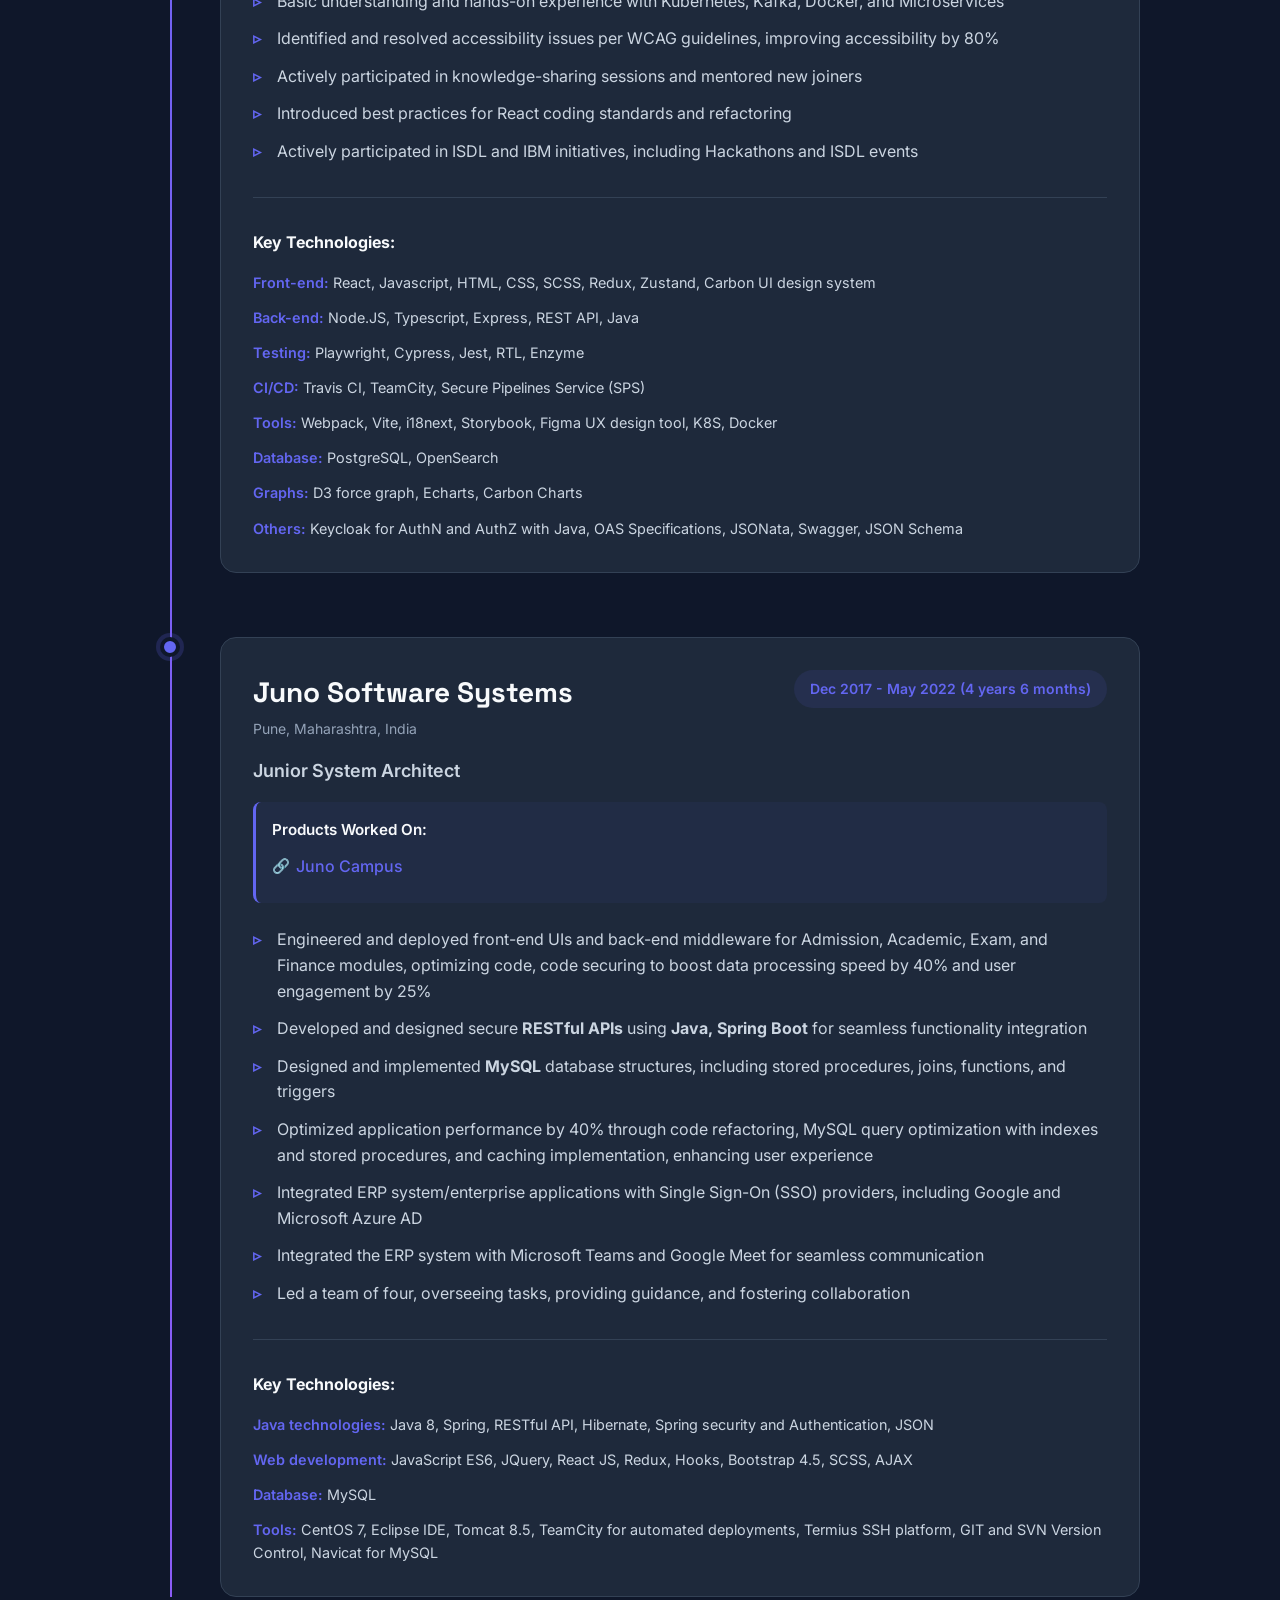
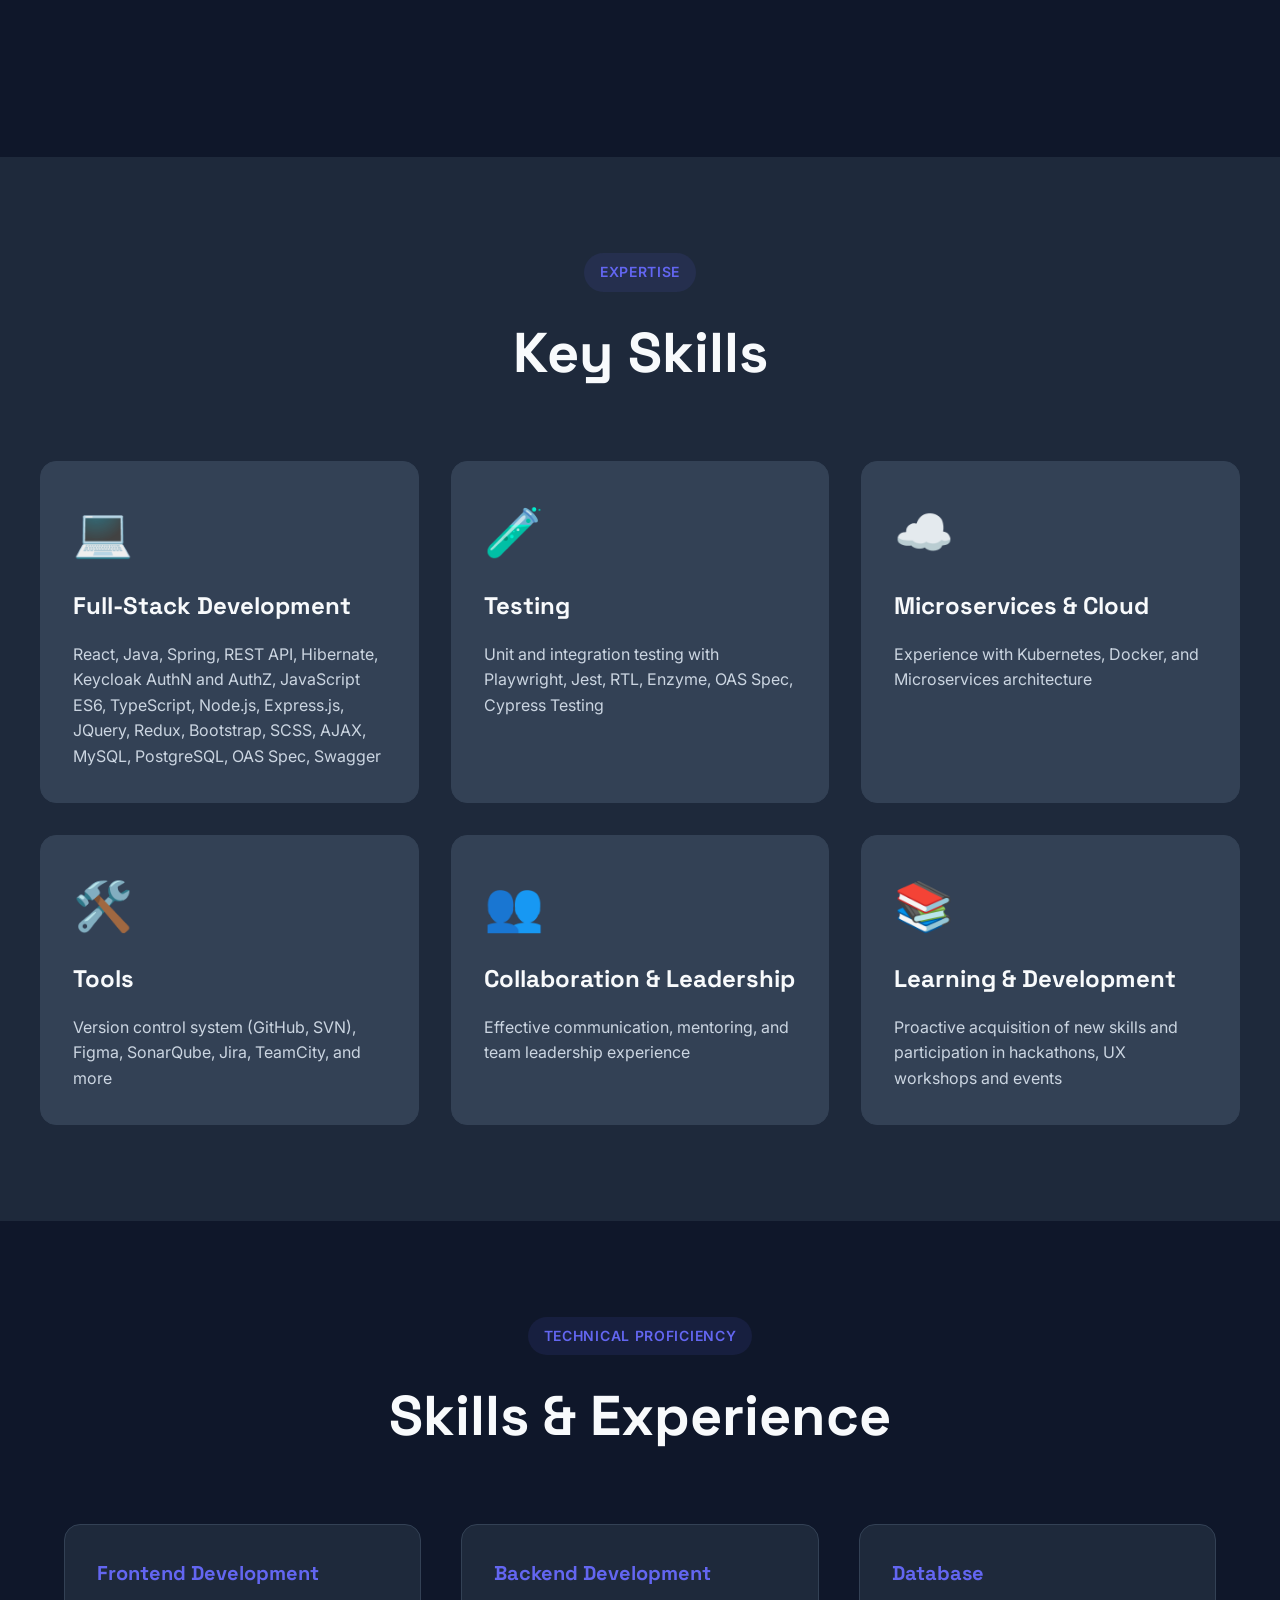
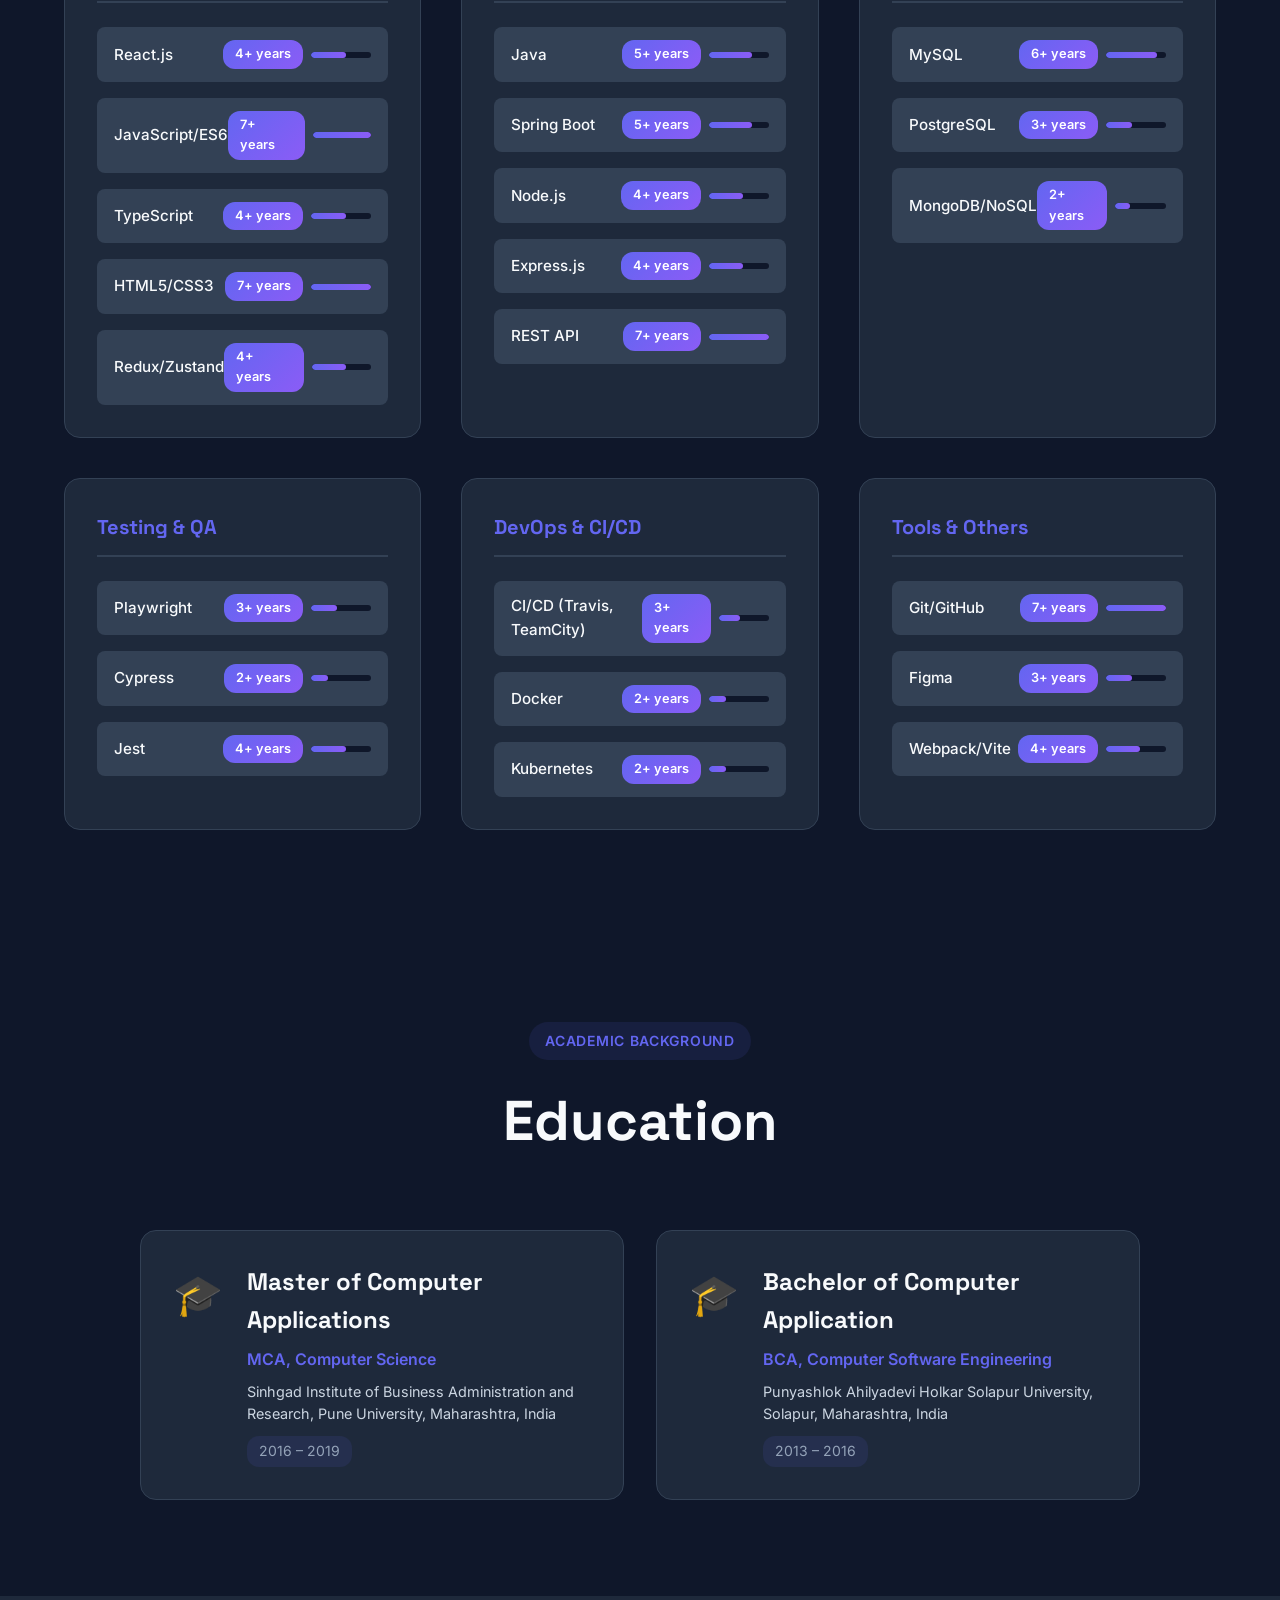
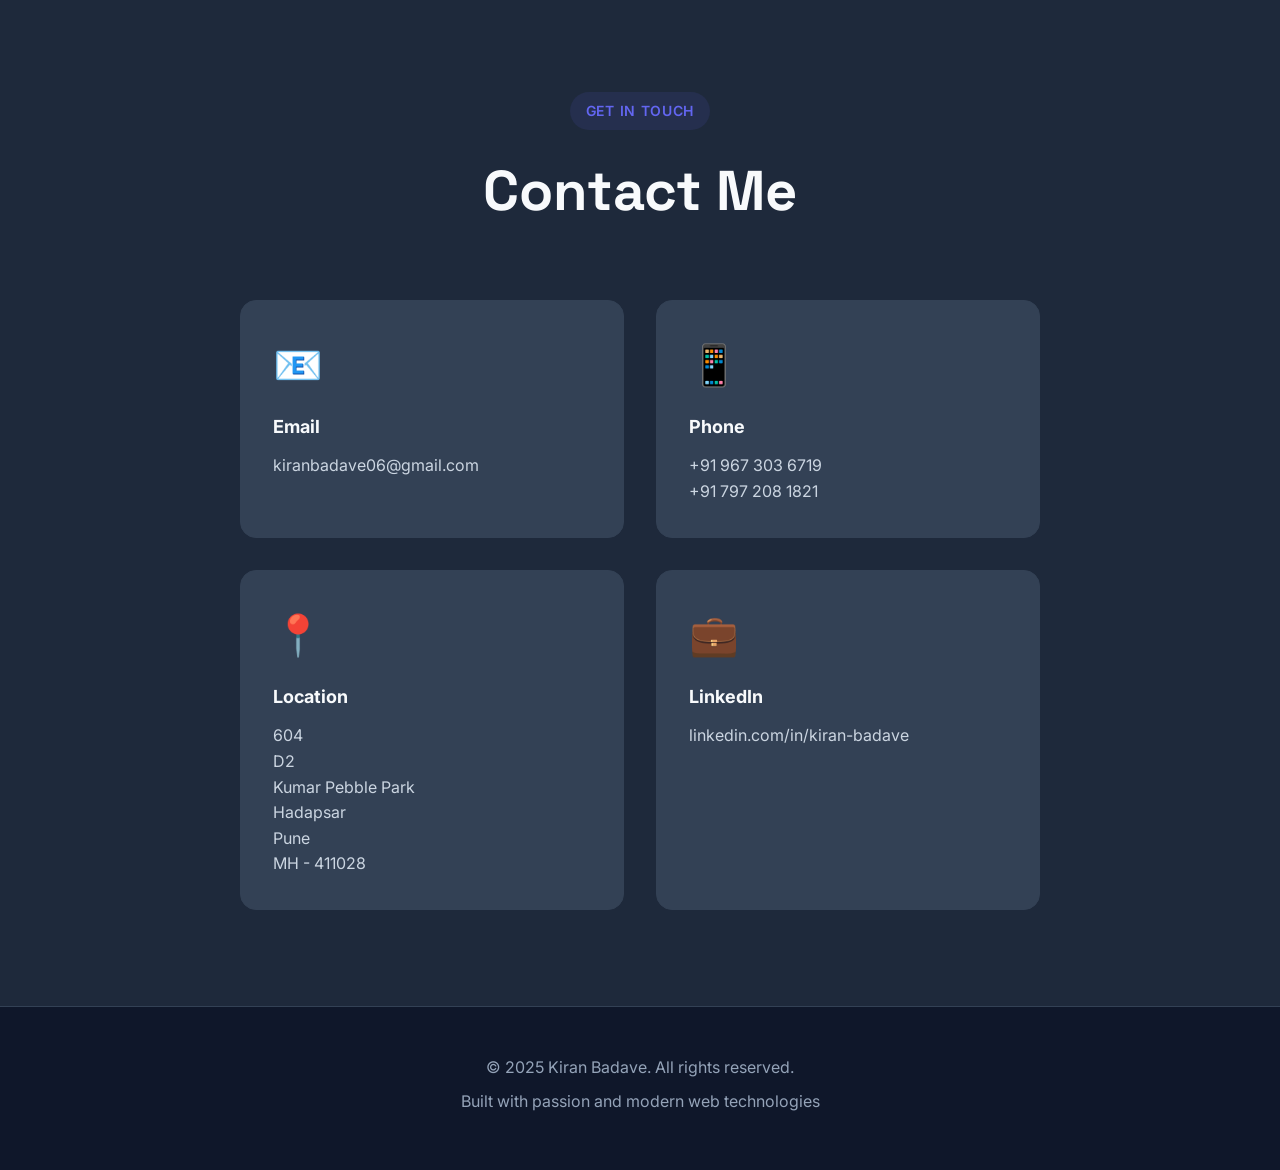
==== commit be18da35: "Add theme toggle and multilingual support ( Under construction ) Introduces dark/light theme toggle " ====
--- a/index.html
+++ b/index.html
@@ -33,6 +33,15 @@
                 <a href="#education" class="nav-link">Education</a>
                 <a href="#contact" class="nav-link">Contact</a>
             </div>
+            <div class="nav-controls">
+                <!-- Theme Toggle -->
+                <button class="theme-toggle" id="themeToggle" aria-label="Toggle theme">
+                    <span class="theme-icon sun-icon">☀️</span>
+                    <span class="theme-icon moon-icon">🌙</span>
+                </button>
+                <!-- Language Selector -->
+                <!-- <div id="google_translate_element" class="language-selector"></div> -->
+            </div>
             <button class="nav-toggle" aria-label="Toggle menu">
                 <span></span>
                 <span></span>
@@ -63,7 +72,7 @@
                     </h1>
                     <p class="hero-subtitle">Staff Software Engineer</p>
                     <p class="hero-description">
-                        Full-stack developer with 8+ years of experience crafting scalable web applications using React, TypeScript, and Java. Passionate about creating intuitive user experiences and building robust backend systems.
+                        Full-stack developer with 7+ years of experience crafting scalable web applications using React, TypeScript, and Java. Passionate about creating intuitive user experiences and building robust backend systems.
                     </p>
                     <div class="hero-cta">
                         <a href="#contact" class="btn btn-primary">Get In Touch</a>
@@ -72,7 +81,7 @@
                     </div>
                     <div class="hero-stats">
                         <div class="stat-item">
-                            <span class="stat-number" data-count="8">0</span>
+                            <span class="stat-number" data-count="7">0</span>
                             <span class="stat-label">Years Experience</span>
                         </div>
                         <div class="stat-item">
@@ -428,6 +437,17 @@
 
     <!-- Scripts -->
     <script src="data.js"></script>
+    <!-- <script type="text/javascript">
+        function googleTranslateElementInit() {
+            new google.translate.TranslateElement({
+                pageLanguage: 'en',
+                includedLanguages: 'en,es,fr,de,zh-CN,ja,pt,ru,ar,hi',
+                layout: google.translate.TranslateElement.InlineLayout.SIMPLE,
+                autoDisplay: false
+            }, 'google_translate_element');
+        }
+    </script>
+    <script type="text/javascript" src="//translate.google.com/translate_a/element.js?cb=googleTranslateElementInit"></script> -->
     <script src="https://cdnjs.cloudflare.com/ajax/libs/gsap/3.12.5/gsap.min.js"></script>
     <script src="https://cdnjs.cloudflare.com/ajax/libs/gsap/3.12.5/ScrollTrigger.min.js"></script>
     <script src="script.js"></script>
--- a/styles.css
+++ b/styles.css
@@ -34,6 +34,22 @@
     --shadow-lg: 0 10px 15px -3px rgba(0, 0, 0, 0.1);
     --shadow-xl: 0 20px 25px -5px rgba(0, 0, 0, 0.1);
     --shadow-glow: 0 0 30px rgba(99, 102, 241, 0.3);
+}
+
+/* Light Theme */
+[data-theme="light"] {
+    --text-primary: #1e293b;
+    --text-secondary: #475569;
+    --text-muted: #64748b;
+    --bg-primary: #ffffff;
+    --bg-secondary: #f8fafc;
+    --bg-tertiary: #e2e8f0;
+    --border-color: #cbd5e1;
+    --shadow-sm: 0 1px 2px 0 rgba(0, 0, 0, 0.05);
+    --shadow-md: 0 4px 6px -1px rgba(0, 0, 0, 0.1);
+    --shadow-lg: 0 10px 15px -3px rgba(0, 0, 0, 0.1);
+    --shadow-xl: 0 20px 25px -5px rgba(0, 0, 0, 0.1);
+    --shadow-glow: 0 0 30px rgba(99, 102, 241, 0.2);
 }
 
 * {
@@ -101,10 +117,15 @@
     left: 0;
     right: 0;
     z-index: 1000;
-    background: rgba(15, 23, 42, 0.8);
+    background: var(--bg-primary);
     backdrop-filter: blur(10px);
     border-bottom: 1px solid var(--border-color);
     transition: all var(--transition-normal);
+}
+
+.nav.scrolled {
+    box-shadow: var(--shadow-md);
+    background: var(--bg-primary);
 }
 
 .nav-container {
@@ -164,6 +185,136 @@
 
 .nav-link:hover::after {
     width: 100%;
+}
+
+.nav-controls {
+    display: flex;
+    align-items: center;
+    gap: 1rem;
+}
+
+/* Theme Toggle */
+.theme-toggle {
+    background: var(--bg-tertiary);
+    border: 1px solid var(--border-color);
+    border-radius: 50px;
+    padding: 0.5rem;
+    cursor: pointer;
+    display: flex;
+    align-items: center;
+    gap: 0.25rem;
+    transition: all var(--transition-normal);
+    position: relative;
+    width: 60px;
+    height: 32px;
+}
+
+.theme-toggle:hover {
+    border-color: var(--primary-color);
+    transform: scale(1.05);
+}
+
+.theme-icon {
+    font-size: 1rem;
+    transition: all var(--transition-normal);
+    position: absolute;
+}
+
+.sun-icon {
+    left: 8px;
+    opacity: 0;
+}
+
+.moon-icon {
+    right: 8px;
+    opacity: 1;
+}
+
+[data-theme="light"] .sun-icon {
+    opacity: 1;
+}
+
+[data-theme="light"] .moon-icon {
+    opacity: 0;
+}
+
+/* Google Translate Widget Styling */
+.language-selector {
+    display: flex;
+    align-items: center;
+}
+
+#google_translate_element {
+    background: var(--bg-tertiary);
+    border: 1px solid var(--border-color);
+    border-radius: 8px;
+    padding: 0.5rem 0.75rem;
+    transition: all var(--transition-normal);
+    min-width: 120px;
+}
+
+#google_translate_element:hover {
+    border-color: var(--primary-color);
+    transform: translateY(-2px);
+}
+
+/* Hide Google Translate branding */
+.goog-te-banner-frame.skiptranslate {
+    display: none !important;
+}
+
+body {
+    top: 0 !important;
+}
+
+.goog-te-gadget {
+    font-family: var(--font-primary) !important;
+    font-size: 14px !important;
+    color: var(--text-primary) !important;
+}
+
+.goog-te-gadget-simple {
+    background: transparent !important;
+    border: none !important;
+    padding: 0 !important;
+    font-size: 0.9rem !important;
+    color: var(--text-primary) !important;
+    display: inline-block !important;
+}
+
+.goog-te-gadget-simple .goog-te-menu-value {
+    color: var(--text-primary) !important;
+    vertical-align: middle !important;
+}
+
+.goog-te-gadget-simple .goog-te-menu-value span {
+    color: var(--text-primary) !important;
+    border-left: 1px solid var(--border-color) !important;
+    padding-left: 8px !important;
+    margin-left: 8px !important;
+}
+
+.goog-te-gadget-simple .goog-te-menu-value span:first-child {
+    border-left: none !important;
+    padding-left: 0 !important;
+    margin-left: 0 !important;
+}
+
+.goog-te-gadget-icon {
+    margin-right: 8px !important;
+    display: inline-block !important;
+}
+
+/* Make the dropdown arrow visible */
+.goog-te-gadget-simple .goog-te-menu-value > span:last-child {
+    display: inline-block !important;
+}
+
+/* Style the dropdown */
+.goog-te-menu-frame {
+    max-height: 400px !important;
+    overflow-y: auto !important;
+    box-shadow: var(--shadow-lg) !important;
 }
 
 .nav-toggle {
@@ -1043,6 +1194,28 @@
         display: none;
     }
     
+    .nav-controls {
+        gap: 0.5rem;
+    }
+    
+    .theme-toggle {
+        width: 50px;
+        height: 28px;
+        padding: 0.4rem;
+    }
+    
+    .theme-icon {
+        font-size: 0.9rem;
+    }
+    
+    #google_translate_element {
+        font-size: 0.85rem;
+    }
+    
+    .goog-te-gadget-simple {
+        font-size: 0.85rem !important;
+    }
+    
     .nav-menu {
         position: fixed;
         top: 80px;
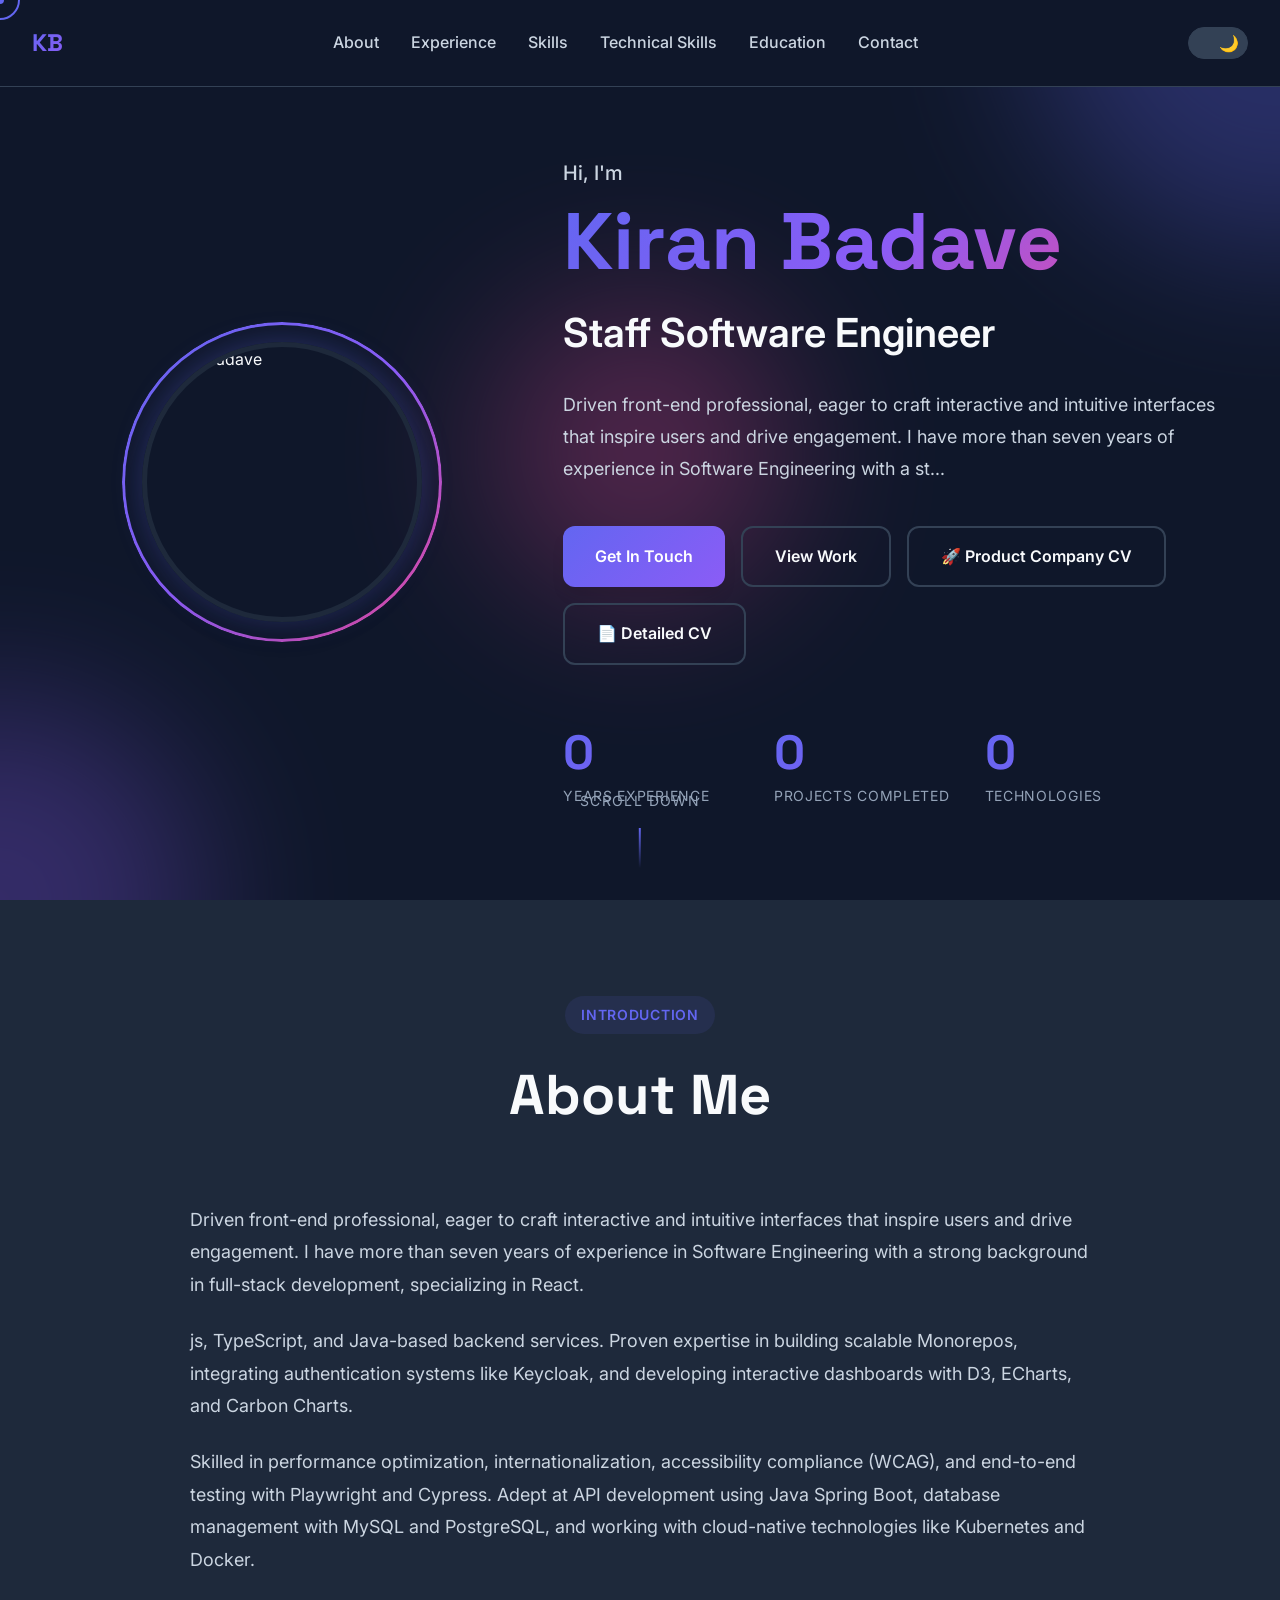
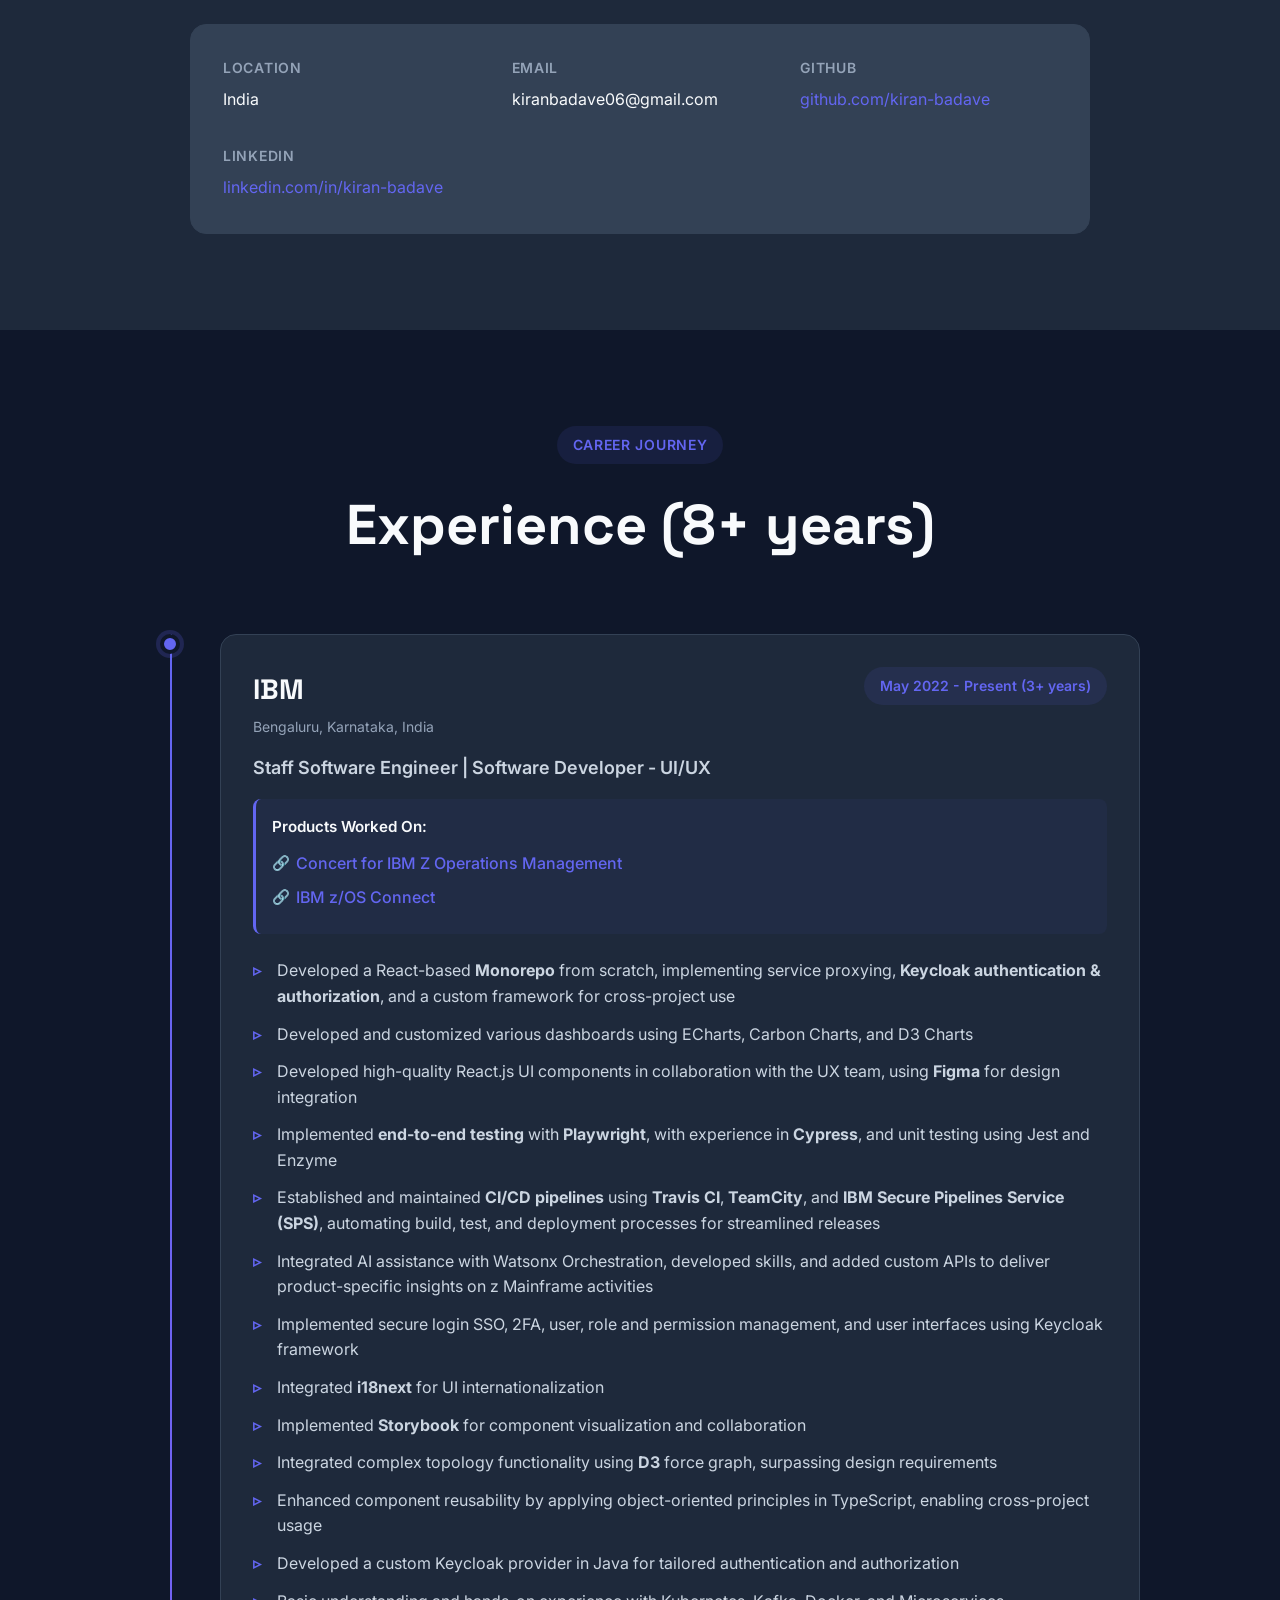
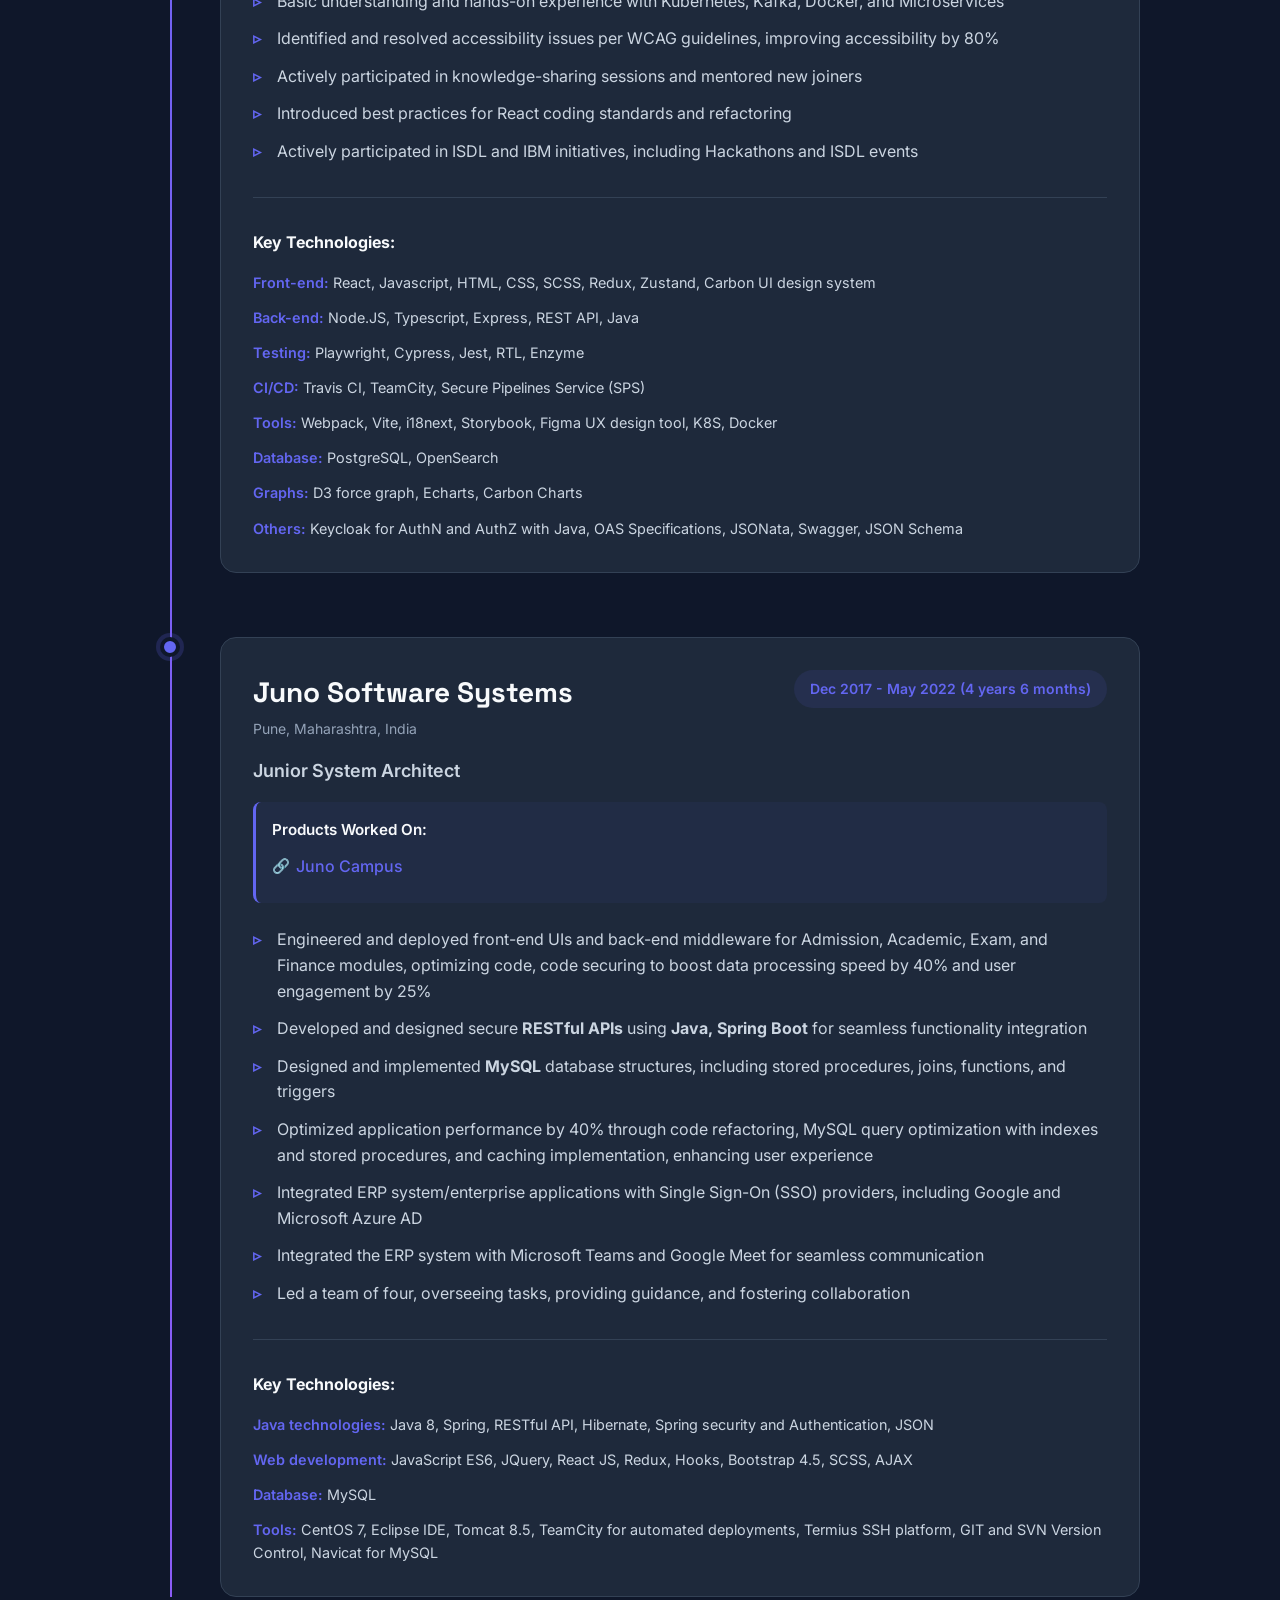
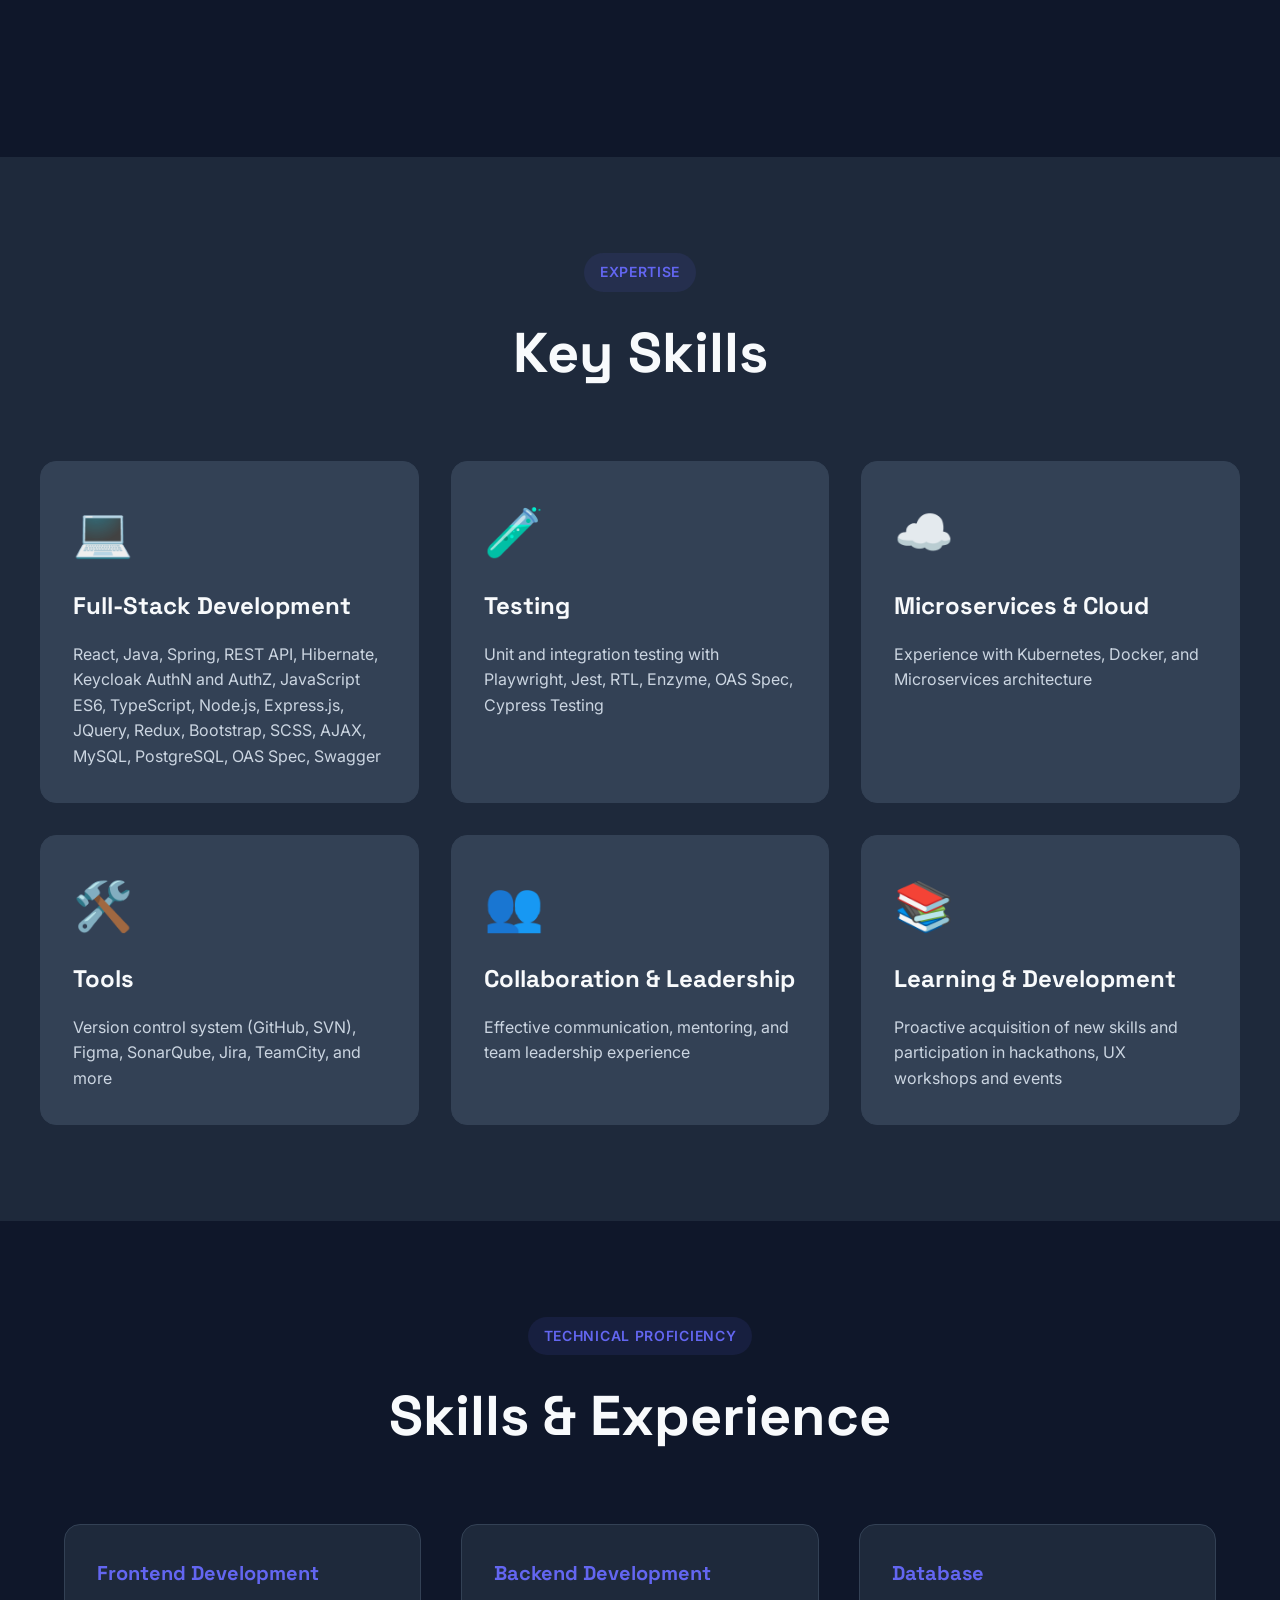
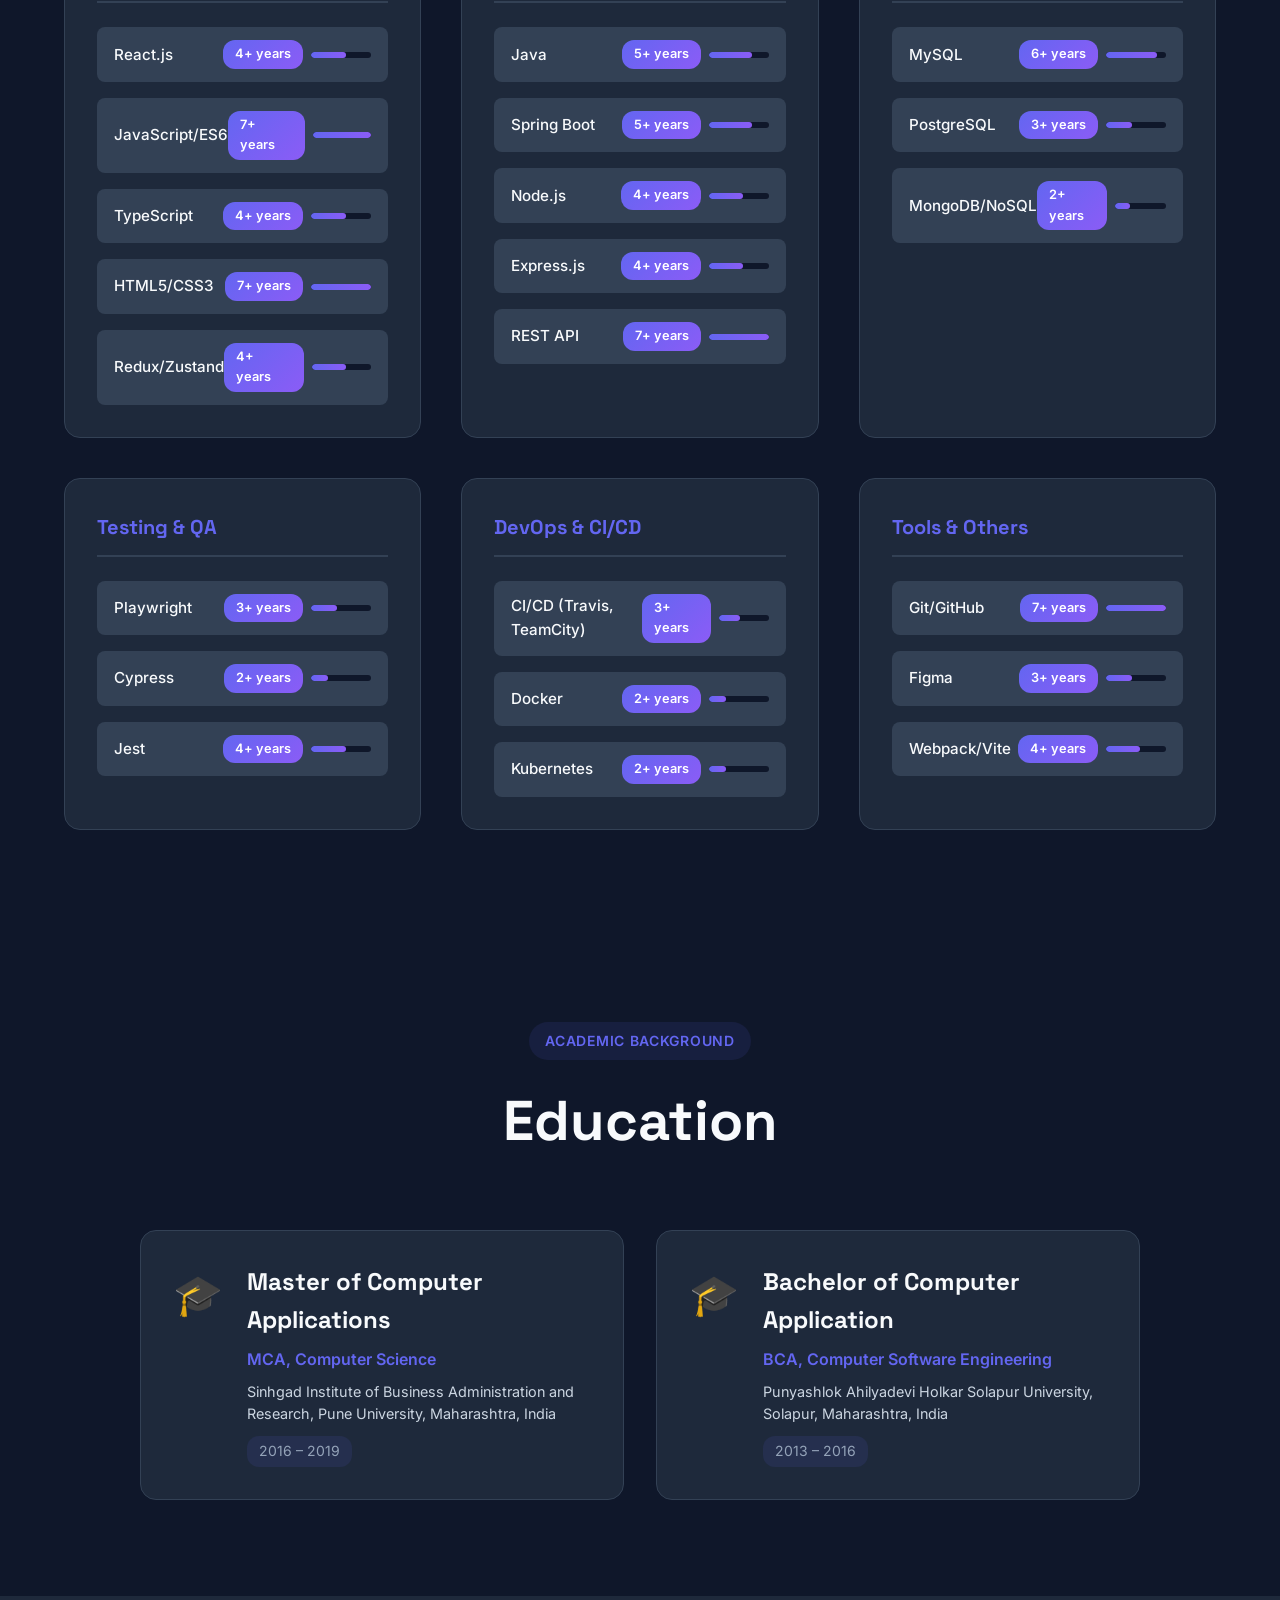
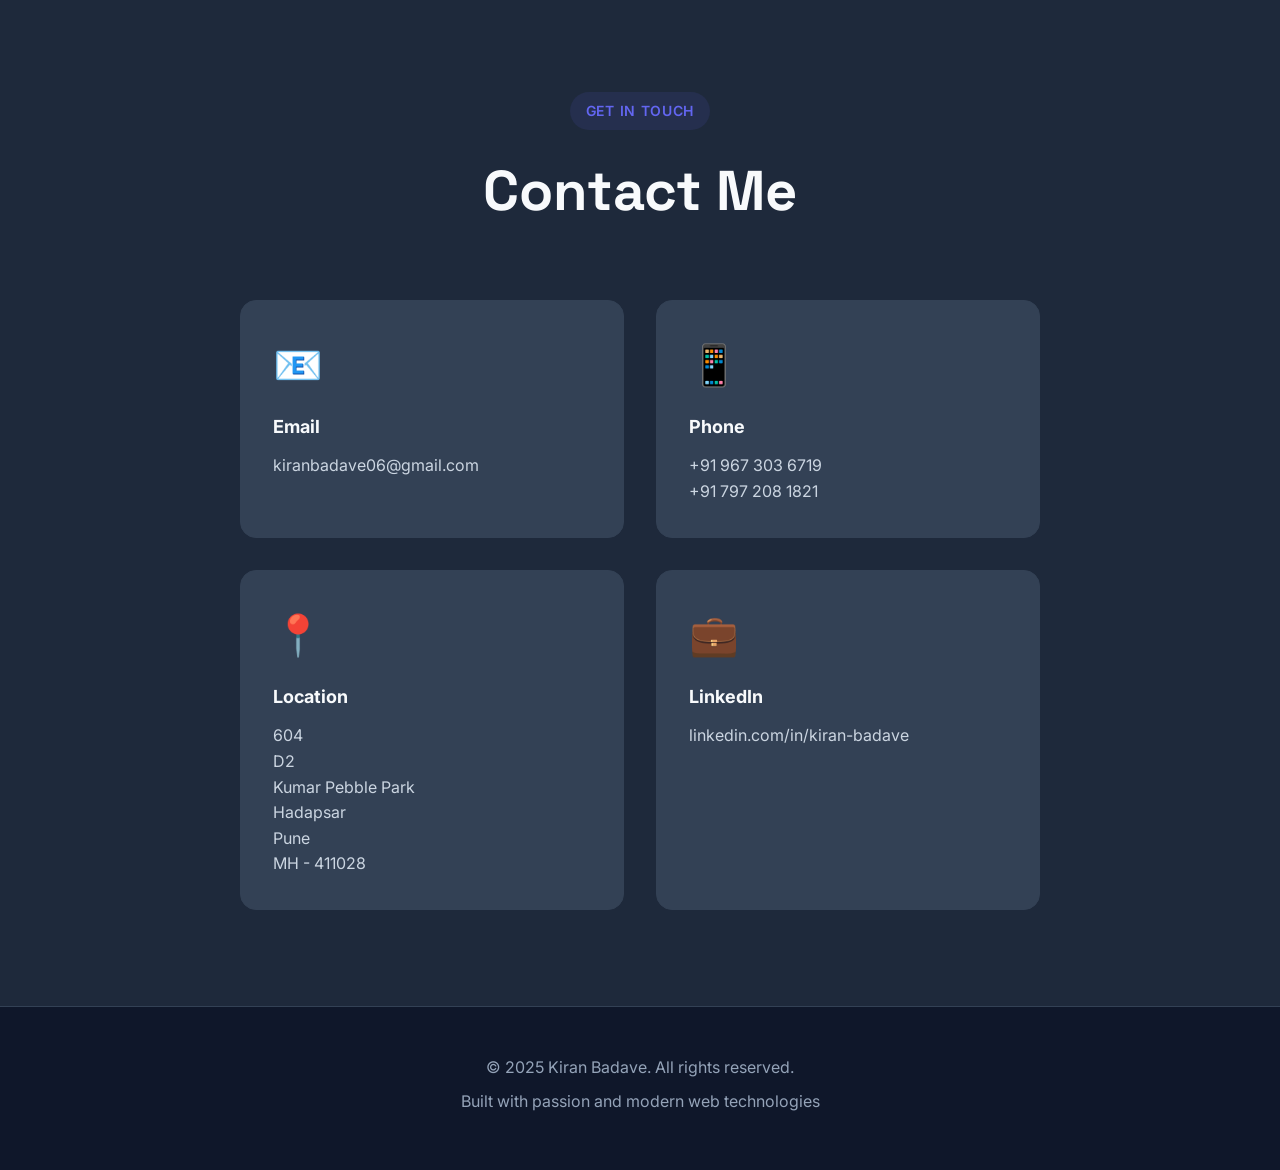
==== commit ad6b2a89: "Add Product Company CV and dual-CV support Introduce a new 1-page, product-company-optimized CV and " ====
--- a/index.html
+++ b/index.html
@@ -77,7 +77,8 @@
                     <div class="hero-cta">
                         <a href="#contact" class="btn btn-primary">Get In Touch</a>
                         <a href="#experience" class="btn btn-secondary">View Work</a>
-                        <a href="cv-print.html" class="btn btn-secondary" target="_blank">📄 Download CV</a>
+                        <a href="cv-product-company.html" class="btn btn-secondary" target="_blank">🚀 Product Company CV</a>
+                        <a href="cv-print.html" class="btn btn-secondary" target="_blank">📄 Detailed CV</a>
                     </div>
                     <div class="hero-stats">
                         <div class="stat-item">
